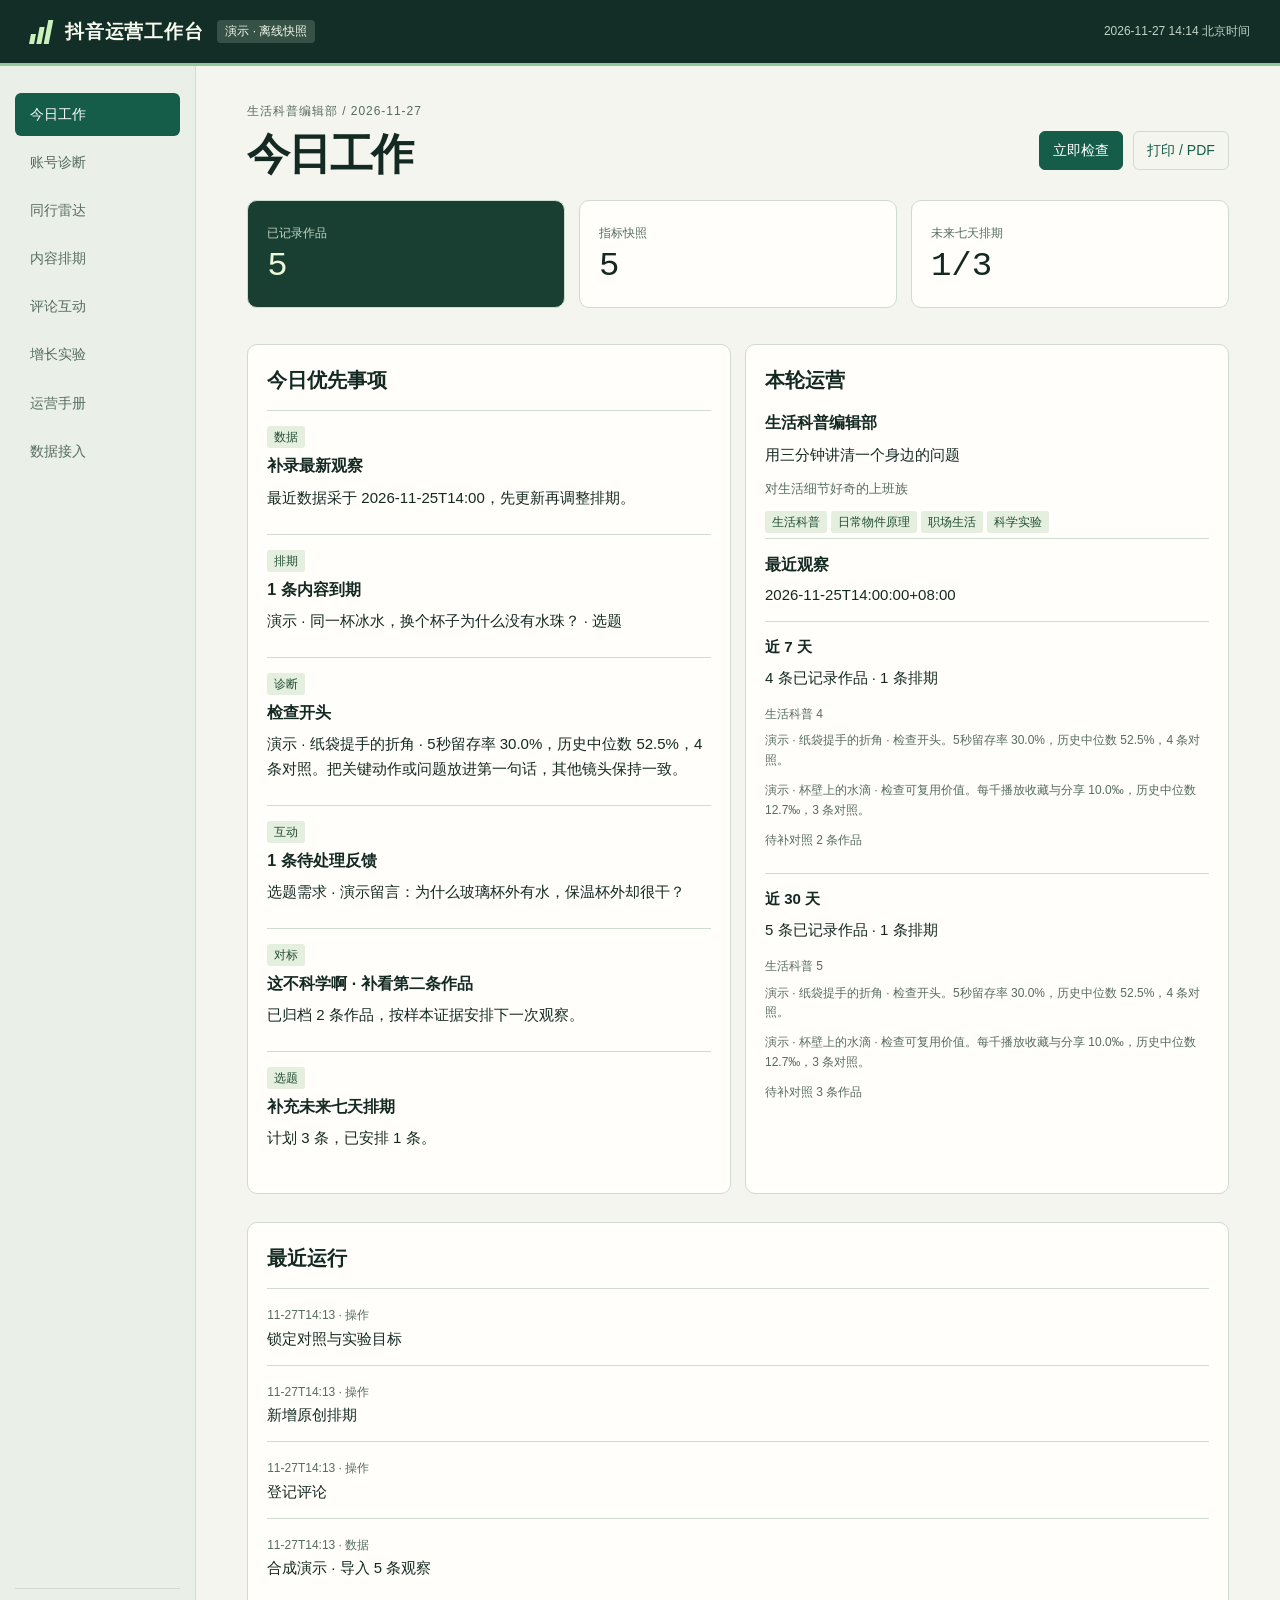
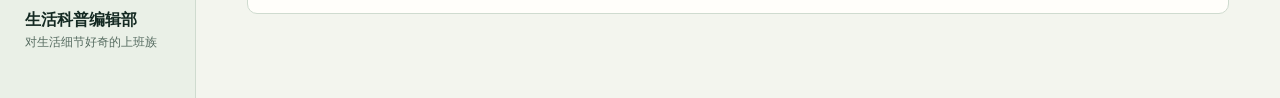
==== 快速预览.html @ a5eade6e "发布抖音运营工作台、中文使用说明与离线演示" ====
<!doctype html><html lang="zh-CN"><head><meta charset="utf-8"><meta name="viewport" content="width=device-width,initial-scale=1">
<title>抖音运营工作台</title><style>:root{--ink:#142922;--muted:#576c61;--line:#cfdbcf;--paper:#f3f5ee;--card:#fffefa;--green:#155d49;--mint:#caf1bc;--amber:#f4dc99;color-scheme:light}
*{box-sizing:border-box}body{margin:0;background:var(--paper);color:var(--ink);font:15px/1.65 "DM Sans","PingFang SC","Microsoft YaHei",sans-serif}header{height:66px;background:#132e27;color:#f6faef;display:flex;align-items:center;gap:14px;padding:0 30px;border-bottom:3px solid #96c69a}header b{font-size:19px;font-weight:650;letter-spacing:.04em}header time{margin-left:auto;color:#c2d4c7;font-size:12px}.logo{display:flex;align-items:flex-end;gap:3px;height:25px}.logo i{width:5px;background:var(--mint);transform:skew(-11deg)}.logo i:nth-child(1){height:10px}.logo i:nth-child(2){height:17px}.logo i:nth-child(3){height:24px}#mode{background:#365145;padding:2px 8px;font-size:12px;border-radius:4px}
.shell{display:grid;grid-template-columns:196px minmax(0,1fr);min-height:calc(100vh - 66px)}aside{background:#eaf0e7;border-right:1px solid var(--line);padding:27px 15px;display:flex;flex-direction:column;gap:40px}nav{display:grid;gap:5px}nav button{text-align:left;background:transparent;color:var(--muted);border:0;padding:10px 15px;border-radius:6px;font-weight:550}nav button.active{color:#fff;background:var(--green)}.account{margin-top:auto;border-top:1px solid var(--line);padding:18px 10px;color:var(--muted);font-size:12px}.account strong{display:block;color:var(--ink);font-size:16px}main{padding:36px clamp(16px,4vw,58px) 70px;max-width:1480px;width:100%;min-width:0}.heading,.row,.controls{display:flex;align-items:center;justify-content:space-between;gap:10px}.controls{justify-content:flex-start;flex-wrap:wrap}.eyebrow,small{font-size:12px;color:var(--muted)}.eyebrow{letter-spacing:.08em}h1{font-size:clamp(28px,4vw,43px);font-weight:650;letter-spacing:-.04em;line-height:1.25;margin:6px 0 18px}h2{font-size:20px;margin:0 0 13px}h3{font-size:16px;margin:0 0 5px}p{margin:6px 0 10px}.grid,.cards,.stats{display:grid;gap:14px}.grid{grid-template-columns:repeat(2,minmax(0,1fr))}.cards{grid-template-columns:repeat(auto-fit,minmax(min(290px,100%),1fr))}.stats{grid-template-columns:repeat(3,minmax(0,1fr));margin-bottom:22px}.card,.box,details{background:var(--card);border:1px solid var(--line);border-radius:10px;padding:19px;overflow-wrap:anywhere}.box{margin:14px 0}.stat strong{display:block;font-size:34px;line-height:1.3;font-family:"IBM Plex Mono",ui-monospace,monospace;font-weight:530}.stat:first-child{background:#193f32;color:#ecf8da}.stat:first-child small{color:#c2d5c5}.tag{display:inline-block;background:#e5efdf;color:#214d35;border-radius:3px;font-size:12px;line-height:1.5;padding:2px 7px;margin:0 4px 5px 0}.warn{background:var(--amber);color:#62471a}.stack>*+*{margin-top:12px}.item{padding:13px 0;border-top:1px solid var(--line)}.item:first-child{border:0}.sub{color:var(--muted);font-size:13px}.note,pre{white-space:pre-wrap}button,.button{background:var(--green);color:white;border:1px solid var(--green);border-radius:6px;padding:7px 13px;font:inherit;font-size:14px;cursor:pointer;text-decoration:none;display:inline-block}button:hover,.button:hover{filter:brightness(.94)}button:focus-visible,a:focus-visible{outline:3px solid #c78120;outline-offset:2px}button.alt,#print{color:var(--green);background:transparent;border-color:var(--line)}button:disabled{opacity:.5;cursor:default}a{color:var(--green);text-underline-offset:3px}summary{cursor:pointer;font-weight:600}details{margin:10px 0}details[open]>summary{margin-bottom:12px}label{display:grid;gap:3px;color:var(--muted);font-size:12px}input,select,textarea{font:inherit;font-size:15px;border:1px solid #b6c7b8;border-radius:5px;background:#fff;color:var(--ink);width:100%;padding:8px 10px}textarea{min-height:70px}form{display:grid;gap:10px}form button{justify-self:start}.table{overflow:auto}table{border-collapse:collapse;width:100%;font-size:13px}td,th{text-align:left;border-bottom:1px solid var(--line);padding:7px;vertical-align:top}th{color:var(--muted)}#notice{position:sticky;top:5px;z-index:3;background:#17392d;color:#fff;border-radius:5px;padding:10px 16px}.empty{color:var(--muted);padding:10px 0}.bar{height:5px;background:#e0e8de;border-radius:3px;margin:8px 0}.bar i{display:block;background:#408259;height:100%;border-radius:3px}.hgap{margin-top:24px}
@media(max-width:800px){.shell{display:block}aside{padding:8px 12px;border-right:0;border-bottom:1px solid var(--line)}nav{display:flex;overflow:auto}nav button{white-space:nowrap}.account{display:none}main{padding:20px 14px 50px}.grid{grid-template-columns:1fr}header{padding:0 14px}header time{display:none}}@media(max-width:540px){.heading{align-items:flex-start;flex-direction:column;margin-bottom:12px}.stats{gap:6px}.stats .card{padding:10px}.stat strong{font-size:24px}header{gap:8px}header b{font-size:17px}.card,.box,details{padding:13px}}
@media print{header,aside,button,form,.controls,#notice{display:none!important}.shell,main{display:block;padding:0}.card,.box,details{break-inside:avoid}.grid,.cards{display:block}.card{margin-bottom:8px}body{background:white}}

</style></head>
<body><header><div class="logo" aria-label="运营工作台标志"><i></i><i></i><i></i></div><b>抖音运营工作台</b><span id="mode"></span><time id="fresh"></time></header>
<div class="shell"><aside><nav id="nav" aria-label="工作区导航"></nav><div class="account" id="account"></div></aside>
<main><div id="notice" role="status" hidden></div><div class="heading"><div><div class="eyebrow" id="date"></div><h1 id="title"></h1></div><div class="controls"><button id="sync">立即检查</button><button id="print">打印 / PDF</button></div></div>
<section id="view"></section></main></div><script type="application/json" id="state">{"profile": {"name": "生活科普编辑部", "audience": "对生活细节好奇的上班族", "keywords": ["生活科普", "日常物件原理", "职场生活", "科学实验"], "promise": "用三分钟讲清一个身边的问题", "weekly_capacity": 3}, "decisions": [{"work": "demo-5", "title": "演示 · 纸袋提手的折角", "series": "生活科普", "traffic": "自然", "window": "24h", "observed": "2026-11-25T14:00:00+08:00", "latest_observed": "2026-11-25T14:00:00+08:00", "published": "2026-11-24T14:00:00+08:00", "origin": "合成演示", "latest": {"plays": 1400, "likes": 52, "comments": 5, "shares": 6, "saves": 12, "follows": 4, "completion": 0.14, "retention5": 0.3}, "trend": null, "signals": [{"key": "retention5", "name": "5秒留存率", "value": "30.0%", "base": "52.5%", "n": 4, "ratio": 0.5714285714285714}, {"key": "completion", "name": "完播率", "value": "14.0%", "base": "23.5%", "n": 4, "ratio": 0.5957446808510639}, {"key": "conversion", "name": "每千播放新增关注", "value": "2.9‰", "base": "6.1‰", "n": 4, "ratio": 0.47016274864376134}, {"key": "depth", "name": "每千播放收藏与分享", "value": "12.9‰", "base": "12.3‰", "n": 4, "ratio": 1.0420743639921723}, {"key": "plays", "name": "播放量", "value": "1400.0次", "base": "1460.0次", "n": 4, "ratio": 0.958904109589041}], "label": "检查开头", "action": "把关键动作或问题放进第一句话，其他镜头保持一致。", "evidence": "5秒留存率 30.0%，历史中位数 52.5%，4 条对照。"}, {"work": "demo-4", "title": "演示 · 杯壁上的水滴", "series": "生活科普", "traffic": "自然", "window": "24h", "observed": "2026-11-24T14:00:00+08:00", "latest_observed": "2026-11-24T14:00:00+08:00", "published": "2026-11-23T14:00:00+08:00", "origin": "合成演示", "latest": {"plays": 1800, "likes": 49, "comments": 5, "shares": 6, "saves": 12, "follows": 12, "completion": 0.25, "retention5": 0.53}, "trend": null, "signals": [{"key": "retention5", "name": "5秒留存率", "value": "53.0%", "base": "52.0%", "n": 3, "ratio": 1.0192307692307692}, {"key": "completion", "name": "完播率", "value": "25.0%", "base": "23.0%", "n": 3, "ratio": 1.0869565217391304}, {"key": "conversion", "name": "每千播放新增关注", "value": "6.7‰", "base": "6.0‰", "n": 3, "ratio": 1.1111111111111112}, {"key": "depth", "name": "每千播放收藏与分享", "value": "10.0‰", "base": "12.7‰", "n": 3, "ratio": 0.7888888888888889}, {"key": "plays", "name": "播放量", "value": "1800.0次", "base": "1420.0次", "n": 3, "ratio": 1.267605633802817}], "label": "检查可复用价值", "action": "把观众可以照做的步骤，变成一次可见的演示。", "evidence": "每千播放收藏与分享 10.0‰，历史中位数 12.7‰，3 条对照。"}, {"work": "demo-3", "title": "演示 · 盒盖的卡扣", "series": "生活科普", "traffic": "自然", "window": "24h", "observed": "2026-11-23T14:00:00+08:00", "latest_observed": "2026-11-23T14:00:00+08:00", "published": "2026-11-22T14:00:00+08:00", "origin": "合成演示", "latest": {"plays": 1420, "likes": 46, "comments": 5, "shares": 6, "saves": 12, "follows": 8, "completion": 0.22, "retention5": 0.54}, "trend": null, "signals": [{"key": "retention5", "name": "5秒留存率", "value": "54.0%", "base": "缺数据", "n": 2, "ratio": null}, {"key": "completion", "name": "完播率", "value": "22.0%", "base": "缺数据", "n": 2, "ratio": null}, {"key": "conversion", "name": "每千播放新增关注", "value": "5.6‰", "base": "缺数据", "n": 2, "ratio": null}, {"key": "depth", "name": "每千播放收藏与分享", "value": "12.7‰", "base": "缺数据", "n": 2, "ratio": null}, {"key": "plays", "name": "播放量", "value": "1420.0次", "base": "缺数据", "n": 2, "ratio": null}], "label": "补齐可比样本", "action": "记录同系列、同流量类型至少三条更早作品的同窗口数据。", "evidence": "可在指标表查看样本数和观察时点。"}, {"work": "demo-2", "title": "演示 · 车窗的倒影", "series": "生活科普", "traffic": "自然", "window": "24h", "observed": "2026-11-22T14:00:00+08:00", "latest_observed": "2026-11-22T14:00:00+08:00", "published": "2026-11-21T14:00:00+08:00", "origin": "合成演示", "latest": {"plays": 1500, "likes": 43, "comments": 5, "shares": 6, "saves": 12, "follows": 9, "completion": 0.24, "retention5": 0.5}, "trend": null, "signals": [{"key": "retention5", "name": "5秒留存率", "value": "50.0%", "base": "缺数据", "n": 1, "ratio": null}, {"key": "completion", "name": "完播率", "value": "24.0%", "base": "缺数据", "n": 1, "ratio": null}, {"key": "conversion", "name": "每千播放新增关注", "value": "6.0‰", "base": "缺数据", "n": 1, "ratio": null}, {"key": "depth", "name": "每千播放收藏与分享", "value": "12.0‰", "base": "缺数据", "n": 1, "ratio": null}, {"key": "plays", "name": "播放量", "value": "1500.0次", "base": "缺数据", "n": 1, "ratio": null}], "label": "补齐可比样本", "action": "记录同系列、同流量类型至少三条更早作品的同窗口数据。", "evidence": "可在指标表查看样本数和观察时点。"}, {"work": "demo-1", "title": "演示 · 雨伞上的水珠", "series": "生活科普", "traffic": "自然", "window": "24h", "observed": "2026-11-21T14:00:00+08:00", "latest_observed": "2026-11-21T14:00:00+08:00", "published": "2026-11-20T14:00:00+08:00", "origin": "合成演示", "latest": {"plays": 1300, "likes": 40, "comments": 5, "shares": 6, "saves": 12, "follows": 8, "completion": 0.23, "retention5": 0.52}, "trend": null, "signals": [{"key": "retention5", "name": "5秒留存率", "value": "52.0%", "base": "缺数据", "n": 0, "ratio": null}, {"key": "completion", "name": "完播率", "value": "23.0%", "base": "缺数据", "n": 0, "ratio": null}, {"key": "conversion", "name": "每千播放新增关注", "value": "6.2‰", "base": "缺数据", "n": 0, "ratio": null}, {"key": "depth", "name": "每千播放收藏与分享", "value": "13.8‰", "base": "缺数据", "n": 0, "ratio": null}, {"key": "plays", "name": "播放量", "value": "1300.0次", "base": "缺数据", "n": 0, "ratio": null}], "label": "补齐可比样本", "action": "记录同系列、同流量类型至少三条更早作品的同窗口数据。", "evidence": "可在指标表查看样本数和观察时点。"}], "peers": [{"author": "这不科学啊", "works": 2, "items": [{"url": "https://www.douyin.com/video/7494578413089459493", "author": "这不科学啊", "title": "把课本里的覆杯实验放大", "summary": "公开标题把常见课堂实验和尺度变化放在一起，评论区可见作者回应实验条件。", "source": "2026-11-27 核对的公开页面索引；标题为概述", "first_seen": "2026-11-27T14:13:10+08:00", "seen": "2026-11-27T14:13:10+08:00", "keyword": "科学实验", "published": null, "likes": null, "notes": [{"id": 1, "url": "https://www.douyin.com/video/7494578413089459493", "aspect": "标题", "cue": "作品页标题", "evidence": "标题把一个熟悉的覆杯实验与放大尺度并列，给观众留下结果疑问。", "pattern": "反差", "created": "2026-11-27T14:13:10+08:00"}], "terms": ["科学实验"]}, {"url": "https://www.douyin.com/video/7240019719858752823", "author": "这不科学啊", "title": "没有拉环等三个日常难题", "summary": "公开标题连续设置三个具体物件的使用障碍，再提问人物怎么处理。", "source": "2026-11-27 核对的公开页面索引；标题为概述", "first_seen": "2026-11-27T14:13:10+08:00", "seen": "2026-11-27T14:13:10+08:00", "keyword": "日常物件原理", "published": null, "likes": null, "notes": [{"id": 2, "url": "https://www.douyin.com/video/7240019719858752823", "aspect": "标题", "cue": "作品页标题", "evidence": "标题先列举三个动作受阻的场景，再问人物如何应对。", "pattern": "提问", "created": "2026-11-27T14:13:10+08:00"}], "terms": ["日常物件原理"]}], "terms": ["日常物件原理", "科学实验"], "reviewed": 2, "patterns": [], "score": 10, "grade": "补看第二条作品", "key": "这不科学啊"}, {"author": "佑来了生活科学", "works": 1, "items": [{"url": "https://www.douyin.com/video/7063364154911935774", "author": "佑来了生活科学", "title": "圆筒中的物质与转动现象", "summary": "公开作品标题围绕圆筒里的未知物质提出问题，并标出分集序号。", "source": "2026-11-27 核对的公开页面索引；标题为概述", "first_seen": "2026-11-27T14:13:10+08:00", "seen": "2026-11-27T14:13:10+08:00", "keyword": "生活科普", "published": null, "likes": null, "notes": [{"id": 3, "url": "https://www.douyin.com/video/7063364154911935774", "aspect": "标题", "cue": "作品页标题", "evidence": "标题把待解释的对象缩小到圆筒，并把答案留给观众猜测。", "pattern": "提问", "created": "2026-11-27T14:13:10+08:00"}], "terms": ["生活科普"]}], "terms": ["生活科普"], "reviewed": 1, "patterns": [], "score": 5, "grade": "补看第二条作品", "key": "佑来了生活科学"}], "plans": [{"id": 1, "title": "演示 · 同一杯冰水，换个杯子为什么没有水珠？", "due": "2026-11-27", "stage": "选题", "brief": "受众：对生活细节好奇的上班族\n本期要解决：演示 · 同一杯冰水，换个杯子为什么没有水珠？\n栏目承诺：用三分钟讲清一个身边的问题\n参考作品：这不科学啊 · https://www.douyin.com/video/7494578413089459493\n可借鉴手法：反差（作品页标题，标题把一个熟悉的覆杯实验与放大尺度并列，给观众留下结果疑问。）\n原创迁移实验：先展示同一件事的两个不同结果，再回到唯一改变的条件。\n首镜并排两只杯子，请观众先猜。保持水温与机位，核对环境湿度，只测试第一镜；观察 24 小时的 5 秒留存率。", "work": "", "updated": "2026-11-27T14:13:10+08:00"}], "comments": [{"id": 1, "content": "演示留言：为什么玻璃杯外有水，保温杯外却很干？", "work": "demo-4", "kind": "选题需求", "created": "2026-11-27T14:13:10+08:00", "status": "待处理", "reply": ""}], "experiments": [{"id": 1, "hypothesis": "演示 · 开场先给对照组可以改善观看留存", "variable": "首镜显示两只杯子", "work": "demo-next", "metric": "retention5", "window": "24h", "baseline": 0.52, "goal": 0.5720000000000001, "controls": "{\"series\": \"生活科普\", \"traffic\": \"自然\", \"works\": [\"demo-5\", \"demo-4\", \"demo-3\", \"demo-2\", \"demo-1\"], \"latest_control\": \"2026-11-25T14:00:00+08:00\"}", "created": "2026-11-27T14:13:10+08:00", "status": "等待目标窗口", "result": "缺数据", "base_label": "52.0%", "goal_label": "57.2%", "controls_n": 5}], "today": [{"kind": "数据", "title": "补录最新观察", "detail": "最近数据采于 2026-11-25T14:00，先更新再调整排期。"}, {"kind": "排期", "title": "1 条内容到期", "detail": "演示 · 同一杯冰水，换个杯子为什么没有水珠？ · 选题"}, {"kind": "诊断", "title": "检查开头", "detail": "演示 · 纸袋提手的折角 · 5秒留存率 30.0%，历史中位数 52.5%，4 条对照。把关键动作或问题放进第一句话，其他镜头保持一致。"}, {"kind": "互动", "title": "1 条待处理反馈", "detail": "选题需求 · 演示留言：为什么玻璃杯外有水，保温杯外却很干？"}, {"kind": "对标", "title": "这不科学啊 · 补看第二条作品", "detail": "已归档 2 条作品，按样本证据安排下一次观察。"}, {"kind": "选题", "title": "补充未来七天排期", "detail": "计划 3 条，已安排 1 条。"}], "forecast": 1, "weekly": {"days": 7, "works": 4, "plans": 1, "series": {"生活科普": 4}, "signals": ["演示 · 纸袋提手的折角 · 检查开头。5秒留存率 30.0%，历史中位数 52.5%，4 条对照。", "演示 · 杯壁上的水滴 · 检查可复用价值。每千播放收藏与分享 10.0‰，历史中位数 12.7‰，3 条对照。"], "insufficient": 2, "note": "按发布时间统计作品；详细指标按作品观察窗口比较。"}, "monthly": {"days": 30, "works": 5, "plans": 1, "series": {"生活科普": 5}, "signals": ["演示 · 纸袋提手的折角 · 检查开头。5秒留存率 30.0%，历史中位数 52.5%，4 条对照。", "演示 · 杯壁上的水滴 · 检查可复用价值。每千播放收藏与分享 10.0‰，历史中位数 12.7‰，3 条对照。"], "insufficient": 3, "note": "按发布时间统计作品；详细指标按作品观察窗口比较。"}, "count": 5, "snapshot_count": 5, "last_observed": "2026-11-25T14:00:00+08:00", "now": "2026-11-27T14:14:00+08:00", "sources": {"官方作品统计": false, "官方搜索": false, "公开网页索引": false}, "clocks": [], "events": [{"id": 4, "created": "2026-11-27T14:13:10+08:00", "kind": "操作", "message": "锁定对照与实验目标"}, {"id": 3, "created": "2026-11-27T14:13:10+08:00", "kind": "操作", "message": "新增原创排期"}, {"id": 2, "created": "2026-11-27T14:13:10+08:00", "kind": "操作", "message": "登记评论"}, {"id": 1, "created": "2026-11-27T14:13:10+08:00", "kind": "数据", "message": "合成演示 · 导入 5 条观察"}], "routines": [["策略与定位", "每月", "从近期作品和访谈中找到同一组人的重复问题。写清谁看、为什么关注、怎样证明。", "一条账号承诺、三个内容栏目与每周产能。", "在设置中修改定位，下周检查是否能覆盖评论里的真实需求。"], ["账号晨检", "每天", "核对最新快照的采集时点、流量来源、异常评论和到期排期。先区分数据滞后与作品表现。", "列出今天最影响目标的一项工作和证据。", "在今日工作中打开对应作品或排期。"], ["需求与舆情", "每天", "合并重复提问，区分新选题、事实纠错、商务线索与一般反馈。民生议题核对原始消息与日期。", "每条问题保留原话、来源作品和处理记录。", "在互动台登记原话，选一条转原创选题。"], ["同行选样", "每周", "同受众选直接同行，同形式选表达参考，保留普通作品作对照。核对作者主页，防止同名误合并。", "同作者至少两条作品、来源和入选理由。", "在同行雷达打开原作，保存作品链接、作者与匹配词。"], ["观看与拆解", "逐条", "第一遍只看体验。第二遍记录开头、承诺、证据出现、节奏转换、结尾和评论。只看标题时只写标题观察。", "每个判断附时间点、标题位置或具体评论，区分观察和推断。", "在作品卡片添加手法与证据，检查同作者不同作品是否重复。"], ["选题与脚本", "每次制作", "把用户问题和同行的方法放入自己的场景。明确一个问题、一次可见动作、一个可靠来源、一次结论回扣。", "一页原创简报，指定镜头证据、受众、搜索词及主指标。", "将同行样本或观众提问生成原创排期。"], ["制作与质检", "发布前", "按手机实际尺寸试看。对本账号核对首屏标题和副标题、人物动作、口型、关键音效、字幕层级及数据来源。", "通过核查的成片、可读封面和需要返修的镜头清单。", "把修改记入简报，完成后将制作阶段改为待发布。"], ["发布与分发", "发布日", "核对话题与正文是否回答同一搜索意图，检查合集、封面裁切、素材授权和当前平台标识要求。", "记录实际发布链接、发布时间和是否投流。", "从排期打开创作者中心，发布后填作品 ID。"], ["社区与事实纠错", "发布后", "先核验事实质疑，再回复高质量问题。把需公开更正的内容与下一期可讲的问题分开。", "回复草稿、处理结果与可跟进选题。", "在互动台记录，实际回复后标注处理结果。"], ["分析与实验", "2h / 24h / 72h / 7d", "同观察年龄、同系列及同流量类型比较。先定位开头流失、中段流失、收藏分享或关注转化，再只改变一项。", "锁定历史基线、目标提升和单一变量。", "在实验页创建，再导入到期作品快照。"], ["投流与商业", "有推广计划时", "先写目标、预算上限、归因窗口和停止条件，把付费与自然流量分开。商务内容单独归档客户要求和素材权利。", "投前假设与投后记录。缺成交或归因数据时保留未知。", "使用付费或混合分组，实际预算与投放由账号主人处理。"], ["周会与月度调整", "周 / 月", "周会回看样本与制作产能，月度审视栏目、受众、重复手法和商业目标。一次信号至少再做一次可比实验。", "列出保留、停止、下轮测试与负责人。", "导出复盘，依据实验结论调整下一轮选题和关键词。"]], "static": true, "demo": true}</script><script>"use strict";
let S=JSON.parse(document.getElementById("state").textContent);
const $=id=>document.getElementById(id);
const esc=x=>String(x??"").replace(/[&<>"']/g,c=>({"&":"&amp;","<":"&lt;",">":"&gt;",'"':"&quot;","'":"&#39;"}[c]));
const tabs=["今日工作","账号诊断","同行雷达","内容排期","评论互动","增长实验","运营手册","数据接入"];
let page=decodeURIComponent(location.hash.slice(1));if(!tabs.includes(page))page=tabs[0];
const tag=(x,c="")=>'<span class="tag '+c+'">'+esc(x)+'</span>';
const empty=t=>'<p class="empty">'+esc(t)+'</p>';
const card=(t,body)=>'<article class="card"><h3>'+esc(t)+'</h3>'+body+'</article>';
const box=(t,body)=>'<section class="box"><h2>'+esc(t)+'</h2>'+body+'</section>';
const stat=(n,t)=>'<div class="card stat"><small>'+esc(t)+'</small><strong>'+esc(n)+'</strong></div>';
const link=(url,title)=>'<a target="_blank" rel="noreferrer" href="'+esc(url)+'">'+esc(title)+'</a>';
const searchUrl=q=>"https://www.douyin.com/search/"+encodeURIComponent(q);
function input(n,t,v="",type="text",required=true){return '<label>'+esc(t)+'<input name="'+n+'" type="'+type+'" value="'+esc(v)+'" '+(required?"required":"")+'></label>'}
function area(n,t,v="",req=true){return '<label>'+esc(t)+'<textarea name="'+n+'" '+(req?"required":"")+'>'+esc(v)+'</textarea></label>'}
function options(n,t,values,sel=""){return '<label>'+esc(t)+'<select name="'+n+'">'+values.map(v=>'<option '+(v===sel?"selected":"")+'>'+esc(v)+'</option>').join("")+'</select></label>'}
const hid=(n,v)=>'<input type="hidden" name="'+n+'" value="'+esc(v)+'">';
function form(op,body,btn){return S.static?"":'<form data-op="'+op+'">'+body+'<button type="submit">'+esc(btn||"保存")+'</button></form>'}
function fold(t,body){return body?'<details><summary>'+esc(t)+'</summary>'+body+'</details>':""}
const tbl=(heads,data)=>'<div class="table"><table><thead><tr>'+heads.map(x=>'<th>'+esc(x)+'</th>').join("")+'</tr></thead><tbody>'+data.map(row=>'<tr>'+row.map(v=>'<td>'+esc(v)+'</td>').join("")+'</tr>').join("")+'</tbody></table></div>';
const studio="https://creator.douyin.com/creator-micro/home";
const day=()=>S.now.slice(0,10);
function planForm(extra="",value=""){return form("plan",extra+input("title","原创选题",value)+input("due","计划发布日",day(),"date")+area("brief","本期具体怎么拍，以及要观察哪个指标"),"加入排期")}
function today(){
 const blocks='<div class="stats">'+stat(S.count,"已记录作品")+stat(S.snapshot_count,"指标快照")+stat(S.forecast+"/"+S.profile.weekly_capacity,"未来七天排期")+'</div>';
 const jobs=S.today.map(j=>'<div class="item">'+tag(j.kind)+'<h3>'+esc(j.title)+'</h3><p>'+esc(j.detail)+'</p></div>').join("");
 return blocks+'<div class="grid">'+box("今日优先事项",jobs)+box("本轮运营",'<h3>'+esc(S.profile.name)+'</h3><p>'+esc(S.profile.promise)+'</p><p class="sub">'+esc(S.profile.audience)+'</p>'+S.profile.keywords.map(k=>tag(k)).join("")+'<div class="item"><h3>最近观察</h3>'+esc(S.last_observed||"尚未接入自己的作品")+'</div>'+[S.weekly,S.monthly].map(r=>'<div class="item"><b>近 '+r.days+' 天</b><p>'+r.works+' 条已记录作品 · '+r.plans+' 条排期</p><small>'+esc(Object.entries(r.series).map(([k,v])=>k+" "+v).join(" / ")||"尚无该周期作品")+r.signals.map(t=>"<p>"+esc(t)+"</p>").join("")+"<p>待补对照 "+r.insufficient+" 条作品</p>"+'</small></div>').join(""))+'</div>'+box("最近运行",S.events.slice(0,6).map(e=>'<div class="item"><small>'+esc(e.created.slice(5,16))+' · '+esc(e.kind)+'</small><div>'+esc(e.message)+'</div></div>').join("")||empty("首轮同步后显示运行记录。"));
}
function diagnostics(){
 return '<p class="sub">比较同系列、同流量类型、同观察窗口的历史中位数。窗口外和缺字段会单列，未知指标不计为零。</p>'+(!S.decisions.length?box("等待自己的作品",empty("在「数据接入」导入真实快照后，这里会列出每条作品的依据和下一步。")):S.decisions.map(d=>box(d.title,tag(d.series)+tag(d.traffic)+tag(d.window)+tag(d.label,"warn")+'<p>'+(d.trend?"同源相邻观察间增加 "+esc(d.trend.delta)+" 次播放，跨度 "+esc(d.trend.hours)+" 小时。 ":"")+esc(d.evidence)+'</p><b>'+esc(d.action)+'</b><p class="sub">采用快照 '+esc(d.observed.slice(0,16))+' · 最近采集 '+esc(d.latest_observed.slice(0,16))+' · '+esc(d.origin)+'</p>'+tbl(["指标","本篇","历史中位数","对照作品数"],d.signals.map(s=>[s.name,s.value,s.n>=3?s.base:"待积累",s.n]))+fold("最新原始指标",tbl(["指标","值"],Object.entries(d.latest).map(([k,v])=>[({"plays":"播放","likes":"赞","comments":"评论","shares":"分享","saves":"收藏","follows":"新增关注","completion":"完播率","retention5":"5秒留存率"})[k],v==null?"未提供":(["completion","retention5"].includes(k)?(100*v).toFixed(1)+"%":v)])) ))).join(""));
}
function radar(){
 const addPeer=form("peers",input("url","抖音作品或主页完整链接","","url")+input("author","作者（同名可用主页链接作标识）","", "text",false)+input("title","作品标题或主页名称")+input("keyword","匹配主题","", "text",false)+area("summary","观察摘要","",false),"存入雷达");
 const readText=i=>form("breakdown",hid("url",i.url)+area("transcript","粘贴可使用的字幕或逐段记录（支持 00:03 文本）")+'<label>拆解方式<select name="method"><option value="local">本地文字分析</option><option value="model">将该作品标题、输入文本发给 OpenAI 分析（需配置）</option></select></label>',"提取有出处的手法");
 const addNote=i=>form("note",hid("url",i.url)+options("aspect","拆解维度",["选题","标题","前三秒","结构","画面证据","节奏","互动","系列","转化"])+input("cue","时间点或出处，例如 00:12、作品标题、置顶评论")+area("evidence","看到或听到了什么")+options("pattern","可迁移手法",["提问","反差","先给结果","现场验证","对照实验","动作分解","故事回扣","评论答疑","系列追更","其他"]),"保存观察");
 return '<div class="controls">'+S.profile.keywords.map(k=>link(searchUrl(k),k+" ↗")).join(" · ")+'</div>'+fold("添加或校正同行线索",addPeer)+'<p class="sub">排名依据为主题匹配、作品数与证据覆盖。作者名称可能重复，可用同一主页链接重新归组。</p>'+
 S.peers.map(g=>box(g.author,tag(g.grade)+tag(g.works+" 条作品")+tag(g.reviewed+" 条有观察")+g.terms.map(k=>tag(k)).join("")+'<p class="sub">重复方法：'+esc(g.patterns.join("、")||"尚待跨作品验证")+'</p>'+g.items.map(i=>'<div class="item"><h3>'+link(i.url,i.title+" ↗")+'</h3><small>'+esc(i.source)+' · 入库 '+esc(i.first_seen.slice(0,10))+(i.likes==null?"":" · 公开点赞 "+esc(i.likes))+'</small><p>'+esc(i.summary)+'</p>'+i.notes.map(n=>'<p>'+tag(n.aspect)+' '+esc(n.cue)+' · '+esc(n.evidence)+' '+tag(n.pattern)+'</p>').join("")+(i.url.includes("/user/")?"":fold("按字幕自动拆解",readText(i))+fold("记录原作证据",addNote(i))+fold("借用手法，制作原创简报",planForm(hid("url",i.url))))+'</div>').join(""))).join("");
}
function calendar(){return fold("新增原创排期",planForm())+'<p>'+link(studio,"进入抖音创作者中心 ↗")+'</p>'+(S.plans.length?S.plans.map(p=>box(p.title,tag(p.stage)+tag(p.due)+'<p class="note">'+esc(p.brief)+'</p>'+fold("编辑标题、日期与简报",form("edit_plan",hid("id",p.id)+input("title","标题",p.title)+input("due","计划发布日",p.due,"date")+area("brief","简报",p.brief),"保存修改"))+fold("更新制作阶段",form("stage",hid("id",p.id)+options("stage","阶段",["选题","制作","待发布","已发布","已复盘"],p.stage)+input("work","发布后的实际作品 ID",p.work,"text",false),"更新阶段")))).join(""):empty("从同行的手法、评论问题或原创选题建立第一条排期。"))}
function comments(){return fold("登记一条观众反馈",form("comment",area("content","匿名评论原话")+input("work","来源作品 ID","","text",false)+options("kind","反馈类型",["","选题需求","事实纠错","商务咨询","一般反馈"]),"登记反馈"))+S.comments.map(c=>box(c.content,tag(c.kind)+tag(c.status)+'<small>'+esc(c.work)+'</small><p>'+esc(c.reply)+'</p>'+fold("记录回复或处理",form("reply",hid("id",c.id)+area("reply","回复草稿或已采取的动作",c.reply||({"选题需求":"你提到的这个场景很具体。你当时看到了什么现象？","事实纠错":"谢谢你指出这个细节。方便发一下对应的时间点或资料出处吗？","商务咨询":"可以具体说一下使用场景、交付物和期限吗？","一般反馈":""}[c.kind])),"保存处理记录"))+fold("转为原创选题",planForm(hid("feedback_id",c.id))))).join("")+(!S.comments.length?empty("记录真实观众的问题，系统优先提示事实质疑。"):"")}
function experiments(){return fold("登记单变量实验",form("experiment",area("hypothesis","预期哪种变化会改善哪项表现")+input("variable","只改变什么")+input("work","实验作品 ID（可预先约定，导入时须一致）")+input("series","历史对照系列")+options("traffic","流量类型",["自然","付费","混合"])+options("window","观察窗口",["2h","24h","72h","7d"],"24h")+'<label>主要指标<select name="metric"><option value="retention5">5秒留存率</option><option value="completion">完播率</option><option value="depth">每千播放收藏与分享</option><option value="conversion">每千播放新增关注</option><option value="plays">播放量</option></select></label>'+input("uplift","相对历史中位数提升（%）",10,"number"),"锁定对照与目标"))+(S.experiments.length?S.experiments.map(t=>box(t.hypothesis,tag(t.status)+tag(t.window)+'<p>'+esc(t.variable)+'</p>'+tbl(["历史基线","预设目标","已观察","对照数"],[[t.base_label,t.goal_label,t.result,t.controls_n]]))).join(""):empty("先积累三条可比作品，再锁定实验目标。"))}
function playbook(){return '<div class="cards">'+S.routines.map(r=>card(r[0],tag(r[1])+'<p>'+esc(r[2])+'</p><p><b>交付物</b>　'+esc(r[3])+'</p><small>'+esc(r[4])+'</small>')).join("")+'</div>'}
function settings(){
 const c=S.profile;
 const csvForm=form("metrics",'<label>读取本机 CSV<input id="csvfile" type="file" accept=".csv,text/csv"></label>'+area("csv","CSV 内容（UTF-8，可直接粘贴）")+input("observed","整表观察时间；文件已有该列可留空","","datetime-local",false),"校验并导入");
 return box("账号定位",S.static?esc(c.promise):form("profile",input("name","名称",c.name)+input("audience","目标受众",c.audience)+input("promise","栏目承诺",c.promise)+input("keywords","搜索词，以逗号分隔",c.keywords.join("，"))+input("weekly_capacity","每周产能",c.weekly_capacity,"number")+'<label><span><input style="width:auto" type="checkbox" name="auto_plan" '+(c.auto_plan?"checked":"")+'> 自动将真实观众需求和近期表现信号排入本周空档</span></label>',"保存定位"))+
 box("作品数据",'<p>导入同一作品不同时点的累计观察。文件目录模式会在工作台运行时每 30 秒检查一次。</p>'+fold("导入 CSV",csvForm)+'<small>必填作品ID、作品标题、发布时间、观察时间及至少一个指标。系列和流量类型决定能否比较。百分数填写 23% 或 0.23。</small>')+
 box("联网来源",Object.entries(S.sources).map(([k,v])=>'<div class="item">'+tag(v?"已配置":"未配置",v?"":"warn")+' '+esc(k)+'</div>').join("")+'<small>有资格的应用可接官方搜索和经营授权统计。公开网页索引有收录延迟。密钥只通过环境变量传入。接入步骤见 README。</small>')+box("连接记录",S.clocks.length?tbl(["来源","下次运行（北京时间）","连续异常"],S.clocks.map(x=>[x.name,x.next_time.slice(0,19),x.failures])):empty("尚未运行联网来源。"));
}
function draw(){
 $("mode").textContent=(S.demo?"演示 · ":"")+(S.static?"离线快照":"本地工作台");$("fresh").textContent=S.now.slice(0,16).replace("T"," ")+" 北京时间";
 $("date").textContent=S.profile.name+" / "+S.now.slice(0,10);$("account").innerHTML="<strong>"+esc(S.profile.name)+"</strong>"+esc(S.profile.audience);
 $("title").textContent=page;$("nav").innerHTML=tabs.map(t=>'<button data-tab="'+esc(t)+'" class="'+(page===t?"active":"")+'">'+esc(t)+'</button>').join("");
 $("view").innerHTML=[today,diagnostics,radar,calendar,comments,experiments,playbook,settings][tabs.indexOf(page)]();
 $("sync").hidden=S.static;
}
function notice(s){$("notice").hidden=false;$("notice").textContent=s}
async function reloadState(){let r=await fetch("/api/state",{cache:"no-store"});if(!r.ok)throw Error("读取失败");S=await r.json();draw()}
async function submit(b){let r=await fetch("/api/action",{method:"POST",headers:{"Content-Type":"application/json","X-Operator-Request":"1"},body:JSON.stringify(b)});let result=await r.json();if(!r.ok)throw Error(result.error||"保存失败");await reloadState();notice(result.message)}
document.addEventListener("submit",async e=>{e.preventDefault();const f=e.target;const btn=f.querySelector("button");btn.disabled=true;try{await submit({...Object.fromEntries(new FormData(f)),command:f.dataset.op})}catch(x){notice(x.message)}finally{btn.disabled=false}});
$("nav").addEventListener("click",e=>{const b=e.target.closest("button");if(b){page=b.dataset.tab;history.replaceState(null,"","#"+encodeURIComponent(page));draw()}});
document.addEventListener("change",async e=>{if(e.target.id==="csvfile"&&e.target.files[0]){const f=e.target.files[0];if(f.size>3_800_000){notice("文件过大，请使用 inbox 文件夹。");return}e.target.closest("form").elements.csv.value=await f.text()}});
$("sync").onclick=async()=>{$("sync").disabled=true;try{await submit({command:"sync"})}catch(e){notice(e.message)}finally{$("sync").disabled=false}};
$("print").onclick=()=>window.print();
draw();if(!S.static)setInterval(()=>{if(!document.hidden&&!document.querySelector("details[open]")&&!["INPUT","TEXTAREA","SELECT"].includes(document.activeElement.tagName))reloadState().catch(()=>notice("工作台连接中断，已保留当前画面。"))},30000);

</script></body></html>
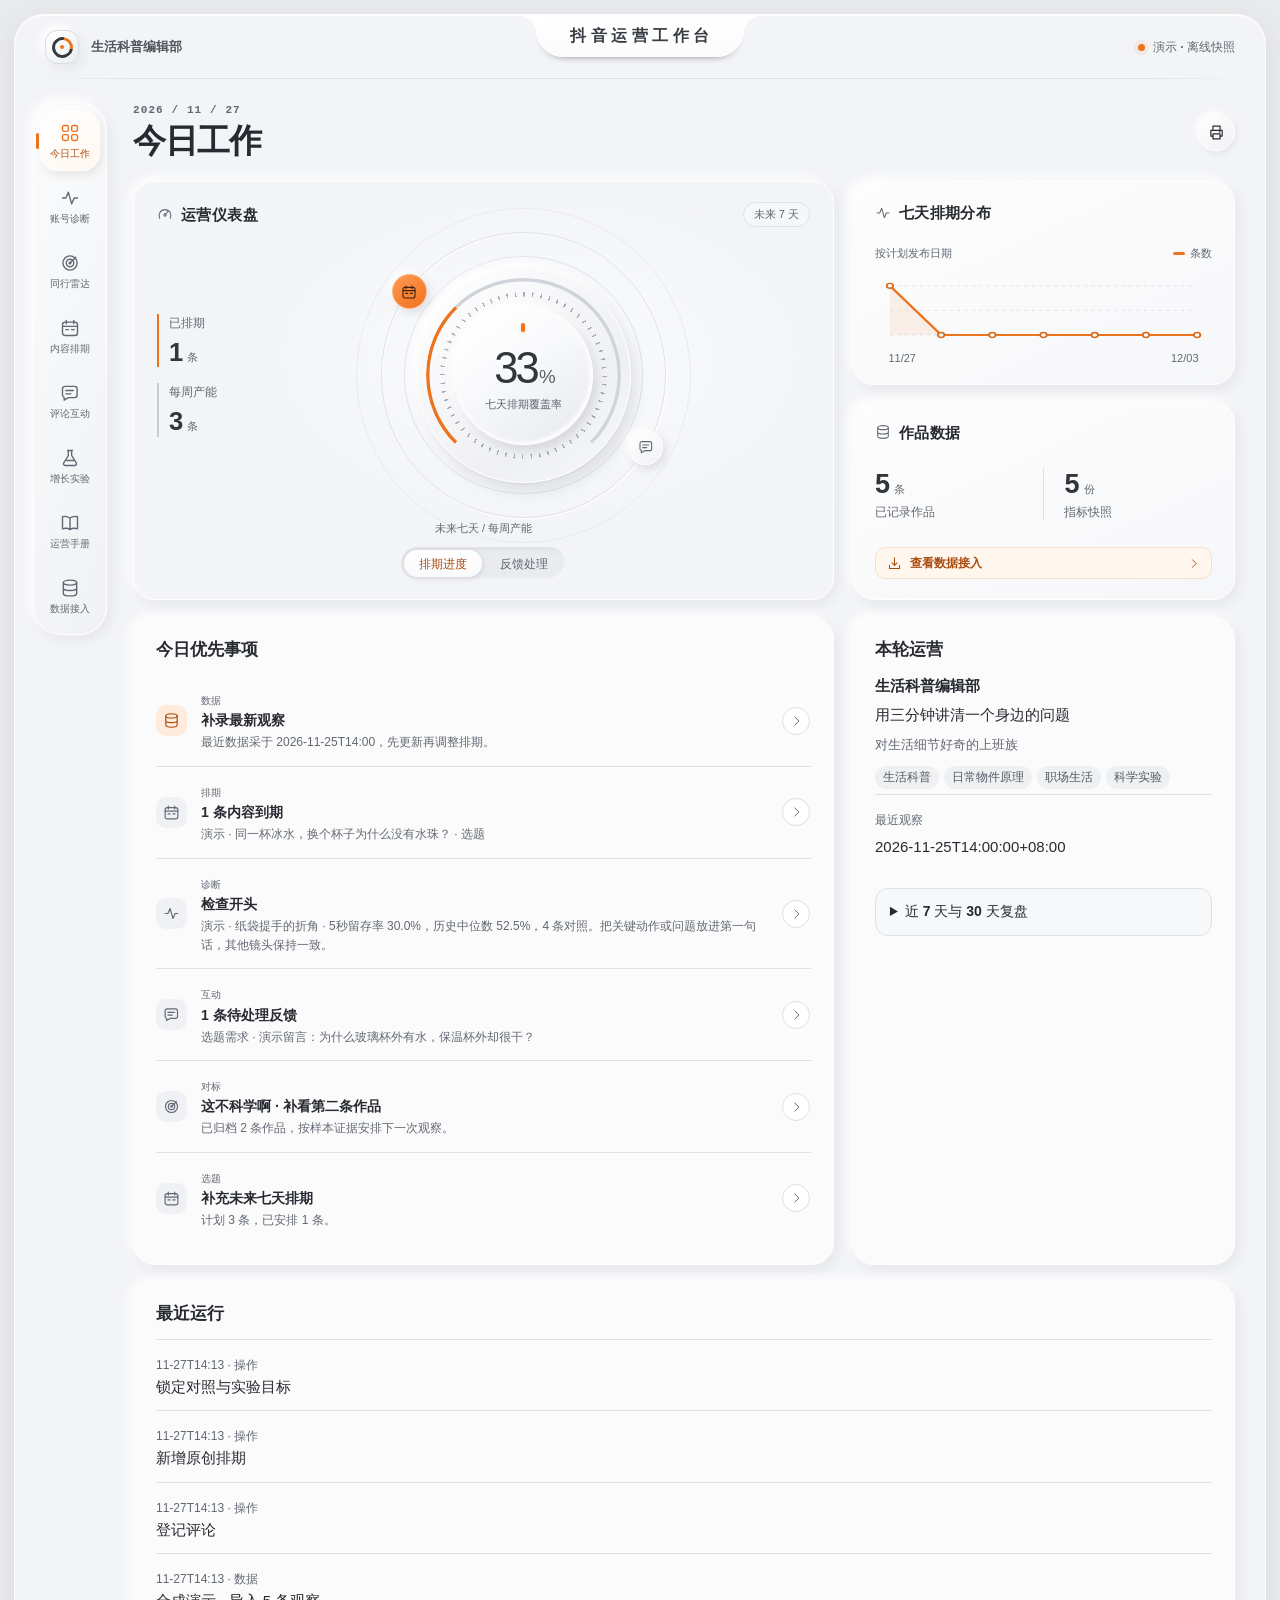
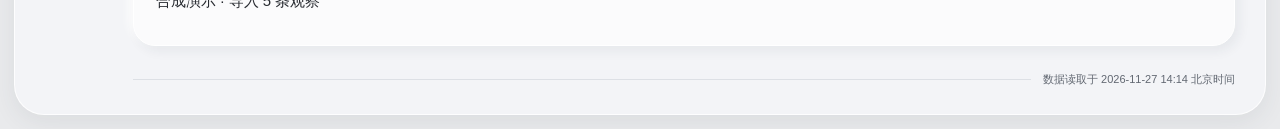
==== commit ee19fb76: "更新离线预览、仪表使用说明与版本入口" ====
--- a/快速预览.html
+++ b/快速预览.html
@@ -1,15 +1,218 @@
-<!doctype html><html lang="zh-CN"><head><meta charset="utf-8"><meta name="viewport" content="width=device-width,initial-scale=1">
-<title>抖音运营工作台</title><style>:root{--ink:#142922;--muted:#576c61;--line:#cfdbcf;--paper:#f3f5ee;--card:#fffefa;--green:#155d49;--mint:#caf1bc;--amber:#f4dc99;color-scheme:light}
-*{box-sizing:border-box}body{margin:0;background:var(--paper);color:var(--ink);font:15px/1.65 "DM Sans","PingFang SC","Microsoft YaHei",sans-serif}header{height:66px;background:#132e27;color:#f6faef;display:flex;align-items:center;gap:14px;padding:0 30px;border-bottom:3px solid #96c69a}header b{font-size:19px;font-weight:650;letter-spacing:.04em}header time{margin-left:auto;color:#c2d4c7;font-size:12px}.logo{display:flex;align-items:flex-end;gap:3px;height:25px}.logo i{width:5px;background:var(--mint);transform:skew(-11deg)}.logo i:nth-child(1){height:10px}.logo i:nth-child(2){height:17px}.logo i:nth-child(3){height:24px}#mode{background:#365145;padding:2px 8px;font-size:12px;border-radius:4px}
-.shell{display:grid;grid-template-columns:196px minmax(0,1fr);min-height:calc(100vh - 66px)}aside{background:#eaf0e7;border-right:1px solid var(--line);padding:27px 15px;display:flex;flex-direction:column;gap:40px}nav{display:grid;gap:5px}nav button{text-align:left;background:transparent;color:var(--muted);border:0;padding:10px 15px;border-radius:6px;font-weight:550}nav button.active{color:#fff;background:var(--green)}.account{margin-top:auto;border-top:1px solid var(--line);padding:18px 10px;color:var(--muted);font-size:12px}.account strong{display:block;color:var(--ink);font-size:16px}main{padding:36px clamp(16px,4vw,58px) 70px;max-width:1480px;width:100%;min-width:0}.heading,.row,.controls{display:flex;align-items:center;justify-content:space-between;gap:10px}.controls{justify-content:flex-start;flex-wrap:wrap}.eyebrow,small{font-size:12px;color:var(--muted)}.eyebrow{letter-spacing:.08em}h1{font-size:clamp(28px,4vw,43px);font-weight:650;letter-spacing:-.04em;line-height:1.25;margin:6px 0 18px}h2{font-size:20px;margin:0 0 13px}h3{font-size:16px;margin:0 0 5px}p{margin:6px 0 10px}.grid,.cards,.stats{display:grid;gap:14px}.grid{grid-template-columns:repeat(2,minmax(0,1fr))}.cards{grid-template-columns:repeat(auto-fit,minmax(min(290px,100%),1fr))}.stats{grid-template-columns:repeat(3,minmax(0,1fr));margin-bottom:22px}.card,.box,details{background:var(--card);border:1px solid var(--line);border-radius:10px;padding:19px;overflow-wrap:anywhere}.box{margin:14px 0}.stat strong{display:block;font-size:34px;line-height:1.3;font-family:"IBM Plex Mono",ui-monospace,monospace;font-weight:530}.stat:first-child{background:#193f32;color:#ecf8da}.stat:first-child small{color:#c2d5c5}.tag{display:inline-block;background:#e5efdf;color:#214d35;border-radius:3px;font-size:12px;line-height:1.5;padding:2px 7px;margin:0 4px 5px 0}.warn{background:var(--amber);color:#62471a}.stack>*+*{margin-top:12px}.item{padding:13px 0;border-top:1px solid var(--line)}.item:first-child{border:0}.sub{color:var(--muted);font-size:13px}.note,pre{white-space:pre-wrap}button,.button{background:var(--green);color:white;border:1px solid var(--green);border-radius:6px;padding:7px 13px;font:inherit;font-size:14px;cursor:pointer;text-decoration:none;display:inline-block}button:hover,.button:hover{filter:brightness(.94)}button:focus-visible,a:focus-visible{outline:3px solid #c78120;outline-offset:2px}button.alt,#print{color:var(--green);background:transparent;border-color:var(--line)}button:disabled{opacity:.5;cursor:default}a{color:var(--green);text-underline-offset:3px}summary{cursor:pointer;font-weight:600}details{margin:10px 0}details[open]>summary{margin-bottom:12px}label{display:grid;gap:3px;color:var(--muted);font-size:12px}input,select,textarea{font:inherit;font-size:15px;border:1px solid #b6c7b8;border-radius:5px;background:#fff;color:var(--ink);width:100%;padding:8px 10px}textarea{min-height:70px}form{display:grid;gap:10px}form button{justify-self:start}.table{overflow:auto}table{border-collapse:collapse;width:100%;font-size:13px}td,th{text-align:left;border-bottom:1px solid var(--line);padding:7px;vertical-align:top}th{color:var(--muted)}#notice{position:sticky;top:5px;z-index:3;background:#17392d;color:#fff;border-radius:5px;padding:10px 16px}.empty{color:var(--muted);padding:10px 0}.bar{height:5px;background:#e0e8de;border-radius:3px;margin:8px 0}.bar i{display:block;background:#408259;height:100%;border-radius:3px}.hgap{margin-top:24px}
-@media(max-width:800px){.shell{display:block}aside{padding:8px 12px;border-right:0;border-bottom:1px solid var(--line)}nav{display:flex;overflow:auto}nav button{white-space:nowrap}.account{display:none}main{padding:20px 14px 50px}.grid{grid-template-columns:1fr}header{padding:0 14px}header time{display:none}}@media(max-width:540px){.heading{align-items:flex-start;flex-direction:column;margin-bottom:12px}.stats{gap:6px}.stats .card{padding:10px}.stat strong{font-size:24px}header{gap:8px}header b{font-size:17px}.card,.box,details{padding:13px}}
-@media print{header,aside,button,form,.controls,#notice{display:none!important}.shell,main{display:block;padding:0}.card,.box,details{break-inside:avoid}.grid,.cards{display:block}.card{margin-bottom:8px}body{background:white}}
-
-</style></head>
-<body><header><div class="logo" aria-label="运营工作台标志"><i></i><i></i><i></i></div><b>抖音运营工作台</b><span id="mode"></span><time id="fresh"></time></header>
-<div class="shell"><aside><nav id="nav" aria-label="工作区导航"></nav><div class="account" id="account"></div></aside>
-<main><div id="notice" role="status" hidden></div><div class="heading"><div><div class="eyebrow" id="date"></div><h1 id="title"></h1></div><div class="controls"><button id="sync">立即检查</button><button id="print">打印 / PDF</button></div></div>
-<section id="view"></section></main></div><script type="application/json" id="state">{"profile": {"name": "生活科普编辑部", "audience": "对生活细节好奇的上班族", "keywords": ["生活科普", "日常物件原理", "职场生活", "科学实验"], "promise": "用三分钟讲清一个身边的问题", "weekly_capacity": 3}, "decisions": [{"work": "demo-5", "title": "演示 · 纸袋提手的折角", "series": "生活科普", "traffic": "自然", "window": "24h", "observed": "2026-11-25T14:00:00+08:00", "latest_observed": "2026-11-25T14:00:00+08:00", "published": "2026-11-24T14:00:00+08:00", "origin": "合成演示", "latest": {"plays": 1400, "likes": 52, "comments": 5, "shares": 6, "saves": 12, "follows": 4, "completion": 0.14, "retention5": 0.3}, "trend": null, "signals": [{"key": "retention5", "name": "5秒留存率", "value": "30.0%", "base": "52.5%", "n": 4, "ratio": 0.5714285714285714}, {"key": "completion", "name": "完播率", "value": "14.0%", "base": "23.5%", "n": 4, "ratio": 0.5957446808510639}, {"key": "conversion", "name": "每千播放新增关注", "value": "2.9‰", "base": "6.1‰", "n": 4, "ratio": 0.47016274864376134}, {"key": "depth", "name": "每千播放收藏与分享", "value": "12.9‰", "base": "12.3‰", "n": 4, "ratio": 1.0420743639921723}, {"key": "plays", "name": "播放量", "value": "1400.0次", "base": "1460.0次", "n": 4, "ratio": 0.958904109589041}], "label": "检查开头", "action": "把关键动作或问题放进第一句话，其他镜头保持一致。", "evidence": "5秒留存率 30.0%，历史中位数 52.5%，4 条对照。"}, {"work": "demo-4", "title": "演示 · 杯壁上的水滴", "series": "生活科普", "traffic": "自然", "window": "24h", "observed": "2026-11-24T14:00:00+08:00", "latest_observed": "2026-11-24T14:00:00+08:00", "published": "2026-11-23T14:00:00+08:00", "origin": "合成演示", "latest": {"plays": 1800, "likes": 49, "comments": 5, "shares": 6, "saves": 12, "follows": 12, "completion": 0.25, "retention5": 0.53}, "trend": null, "signals": [{"key": "retention5", "name": "5秒留存率", "value": "53.0%", "base": "52.0%", "n": 3, "ratio": 1.0192307692307692}, {"key": "completion", "name": "完播率", "value": "25.0%", "base": "23.0%", "n": 3, "ratio": 1.0869565217391304}, {"key": "conversion", "name": "每千播放新增关注", "value": "6.7‰", "base": "6.0‰", "n": 3, "ratio": 1.1111111111111112}, {"key": "depth", "name": "每千播放收藏与分享", "value": "10.0‰", "base": "12.7‰", "n": 3, "ratio": 0.7888888888888889}, {"key": "plays", "name": "播放量", "value": "1800.0次", "base": "1420.0次", "n": 3, "ratio": 1.267605633802817}], "label": "检查可复用价值", "action": "把观众可以照做的步骤，变成一次可见的演示。", "evidence": "每千播放收藏与分享 10.0‰，历史中位数 12.7‰，3 条对照。"}, {"work": "demo-3", "title": "演示 · 盒盖的卡扣", "series": "生活科普", "traffic": "自然", "window": "24h", "observed": "2026-11-23T14:00:00+08:00", "latest_observed": "2026-11-23T14:00:00+08:00", "published": "2026-11-22T14:00:00+08:00", "origin": "合成演示", "latest": {"plays": 1420, "likes": 46, "comments": 5, "shares": 6, "saves": 12, "follows": 8, "completion": 0.22, "retention5": 0.54}, "trend": null, "signals": [{"key": "retention5", "name": "5秒留存率", "value": "54.0%", "base": "缺数据", "n": 2, "ratio": null}, {"key": "completion", "name": "完播率", "value": "22.0%", "base": "缺数据", "n": 2, "ratio": null}, {"key": "conversion", "name": "每千播放新增关注", "value": "5.6‰", "base": "缺数据", "n": 2, "ratio": null}, {"key": "depth", "name": "每千播放收藏与分享", "value": "12.7‰", "base": "缺数据", "n": 2, "ratio": null}, {"key": "plays", "name": "播放量", "value": "1420.0次", "base": "缺数据", "n": 2, "ratio": null}], "label": "补齐可比样本", "action": "记录同系列、同流量类型至少三条更早作品的同窗口数据。", "evidence": "可在指标表查看样本数和观察时点。"}, {"work": "demo-2", "title": "演示 · 车窗的倒影", "series": "生活科普", "traffic": "自然", "window": "24h", "observed": "2026-11-22T14:00:00+08:00", "latest_observed": "2026-11-22T14:00:00+08:00", "published": "2026-11-21T14:00:00+08:00", "origin": "合成演示", "latest": {"plays": 1500, "likes": 43, "comments": 5, "shares": 6, "saves": 12, "follows": 9, "completion": 0.24, "retention5": 0.5}, "trend": null, "signals": [{"key": "retention5", "name": "5秒留存率", "value": "50.0%", "base": "缺数据", "n": 1, "ratio": null}, {"key": "completion", "name": "完播率", "value": "24.0%", "base": "缺数据", "n": 1, "ratio": null}, {"key": "conversion", "name": "每千播放新增关注", "value": "6.0‰", "base": "缺数据", "n": 1, "ratio": null}, {"key": "depth", "name": "每千播放收藏与分享", "value": "12.0‰", "base": "缺数据", "n": 1, "ratio": null}, {"key": "plays", "name": "播放量", "value": "1500.0次", "base": "缺数据", "n": 1, "ratio": null}], "label": "补齐可比样本", "action": "记录同系列、同流量类型至少三条更早作品的同窗口数据。", "evidence": "可在指标表查看样本数和观察时点。"}, {"work": "demo-1", "title": "演示 · 雨伞上的水珠", "series": "生活科普", "traffic": "自然", "window": "24h", "observed": "2026-11-21T14:00:00+08:00", "latest_observed": "2026-11-21T14:00:00+08:00", "published": "2026-11-20T14:00:00+08:00", "origin": "合成演示", "latest": {"plays": 1300, "likes": 40, "comments": 5, "shares": 6, "saves": 12, "follows": 8, "completion": 0.23, "retention5": 0.52}, "trend": null, "signals": [{"key": "retention5", "name": "5秒留存率", "value": "52.0%", "base": "缺数据", "n": 0, "ratio": null}, {"key": "completion", "name": "完播率", "value": "23.0%", "base": "缺数据", "n": 0, "ratio": null}, {"key": "conversion", "name": "每千播放新增关注", "value": "6.2‰", "base": "缺数据", "n": 0, "ratio": null}, {"key": "depth", "name": "每千播放收藏与分享", "value": "13.8‰", "base": "缺数据", "n": 0, "ratio": null}, {"key": "plays", "name": "播放量", "value": "1300.0次", "base": "缺数据", "n": 0, "ratio": null}], "label": "补齐可比样本", "action": "记录同系列、同流量类型至少三条更早作品的同窗口数据。", "evidence": "可在指标表查看样本数和观察时点。"}], "peers": [{"author": "这不科学啊", "works": 2, "items": [{"url": "https://www.douyin.com/video/7494578413089459493", "author": "这不科学啊", "title": "把课本里的覆杯实验放大", "summary": "公开标题把常见课堂实验和尺度变化放在一起，评论区可见作者回应实验条件。", "source": "2026-11-27 核对的公开页面索引；标题为概述", "first_seen": "2026-11-27T14:13:10+08:00", "seen": "2026-11-27T14:13:10+08:00", "keyword": "科学实验", "published": null, "likes": null, "notes": [{"id": 1, "url": "https://www.douyin.com/video/7494578413089459493", "aspect": "标题", "cue": "作品页标题", "evidence": "标题把一个熟悉的覆杯实验与放大尺度并列，给观众留下结果疑问。", "pattern": "反差", "created": "2026-11-27T14:13:10+08:00"}], "terms": ["科学实验"]}, {"url": "https://www.douyin.com/video/7240019719858752823", "author": "这不科学啊", "title": "没有拉环等三个日常难题", "summary": "公开标题连续设置三个具体物件的使用障碍，再提问人物怎么处理。", "source": "2026-11-27 核对的公开页面索引；标题为概述", "first_seen": "2026-11-27T14:13:10+08:00", "seen": "2026-11-27T14:13:10+08:00", "keyword": "日常物件原理", "published": null, "likes": null, "notes": [{"id": 2, "url": "https://www.douyin.com/video/7240019719858752823", "aspect": "标题", "cue": "作品页标题", "evidence": "标题先列举三个动作受阻的场景，再问人物如何应对。", "pattern": "提问", "created": "2026-11-27T14:13:10+08:00"}], "terms": ["日常物件原理"]}], "terms": ["日常物件原理", "科学实验"], "reviewed": 2, "patterns": [], "score": 10, "grade": "补看第二条作品", "key": "这不科学啊"}, {"author": "佑来了生活科学", "works": 1, "items": [{"url": "https://www.douyin.com/video/7063364154911935774", "author": "佑来了生活科学", "title": "圆筒中的物质与转动现象", "summary": "公开作品标题围绕圆筒里的未知物质提出问题，并标出分集序号。", "source": "2026-11-27 核对的公开页面索引；标题为概述", "first_seen": "2026-11-27T14:13:10+08:00", "seen": "2026-11-27T14:13:10+08:00", "keyword": "生活科普", "published": null, "likes": null, "notes": [{"id": 3, "url": "https://www.douyin.com/video/7063364154911935774", "aspect": "标题", "cue": "作品页标题", "evidence": "标题把待解释的对象缩小到圆筒，并把答案留给观众猜测。", "pattern": "提问", "created": "2026-11-27T14:13:10+08:00"}], "terms": ["生活科普"]}], "terms": ["生活科普"], "reviewed": 1, "patterns": [], "score": 5, "grade": "补看第二条作品", "key": "佑来了生活科学"}], "plans": [{"id": 1, "title": "演示 · 同一杯冰水，换个杯子为什么没有水珠？", "due": "2026-11-27", "stage": "选题", "brief": "受众：对生活细节好奇的上班族\n本期要解决：演示 · 同一杯冰水，换个杯子为什么没有水珠？\n栏目承诺：用三分钟讲清一个身边的问题\n参考作品：这不科学啊 · https://www.douyin.com/video/7494578413089459493\n可借鉴手法：反差（作品页标题，标题把一个熟悉的覆杯实验与放大尺度并列，给观众留下结果疑问。）\n原创迁移实验：先展示同一件事的两个不同结果，再回到唯一改变的条件。\n首镜并排两只杯子，请观众先猜。保持水温与机位，核对环境湿度，只测试第一镜；观察 24 小时的 5 秒留存率。", "work": "", "updated": "2026-11-27T14:13:10+08:00"}], "comments": [{"id": 1, "content": "演示留言：为什么玻璃杯外有水，保温杯外却很干？", "work": "demo-4", "kind": "选题需求", "created": "2026-11-27T14:13:10+08:00", "status": "待处理", "reply": ""}], "experiments": [{"id": 1, "hypothesis": "演示 · 开场先给对照组可以改善观看留存", "variable": "首镜显示两只杯子", "work": "demo-next", "metric": "retention5", "window": "24h", "baseline": 0.52, "goal": 0.5720000000000001, "controls": "{\"series\": \"生活科普\", \"traffic\": \"自然\", \"works\": [\"demo-5\", \"demo-4\", \"demo-3\", \"demo-2\", \"demo-1\"], \"latest_control\": \"2026-11-25T14:00:00+08:00\"}", "created": "2026-11-27T14:13:10+08:00", "status": "等待目标窗口", "result": "缺数据", "base_label": "52.0%", "goal_label": "57.2%", "controls_n": 5}], "today": [{"kind": "数据", "title": "补录最新观察", "detail": "最近数据采于 2026-11-25T14:00，先更新再调整排期。"}, {"kind": "排期", "title": "1 条内容到期", "detail": "演示 · 同一杯冰水，换个杯子为什么没有水珠？ · 选题"}, {"kind": "诊断", "title": "检查开头", "detail": "演示 · 纸袋提手的折角 · 5秒留存率 30.0%，历史中位数 52.5%，4 条对照。把关键动作或问题放进第一句话，其他镜头保持一致。"}, {"kind": "互动", "title": "1 条待处理反馈", "detail": "选题需求 · 演示留言：为什么玻璃杯外有水，保温杯外却很干？"}, {"kind": "对标", "title": "这不科学啊 · 补看第二条作品", "detail": "已归档 2 条作品，按样本证据安排下一次观察。"}, {"kind": "选题", "title": "补充未来七天排期", "detail": "计划 3 条，已安排 1 条。"}], "forecast": 1, "weekly": {"days": 7, "works": 4, "plans": 1, "series": {"生活科普": 4}, "signals": ["演示 · 纸袋提手的折角 · 检查开头。5秒留存率 30.0%，历史中位数 52.5%，4 条对照。", "演示 · 杯壁上的水滴 · 检查可复用价值。每千播放收藏与分享 10.0‰，历史中位数 12.7‰，3 条对照。"], "insufficient": 2, "note": "按发布时间统计作品；详细指标按作品观察窗口比较。"}, "monthly": {"days": 30, "works": 5, "plans": 1, "series": {"生活科普": 5}, "signals": ["演示 · 纸袋提手的折角 · 检查开头。5秒留存率 30.0%，历史中位数 52.5%，4 条对照。", "演示 · 杯壁上的水滴 · 检查可复用价值。每千播放收藏与分享 10.0‰，历史中位数 12.7‰，3 条对照。"], "insufficient": 3, "note": "按发布时间统计作品；详细指标按作品观察窗口比较。"}, "count": 5, "snapshot_count": 5, "last_observed": "2026-11-25T14:00:00+08:00", "now": "2026-11-27T14:14:00+08:00", "sources": {"官方作品统计": false, "官方搜索": false, "公开网页索引": false}, "clocks": [], "events": [{"id": 4, "created": "2026-11-27T14:13:10+08:00", "kind": "操作", "message": "锁定对照与实验目标"}, {"id": 3, "created": "2026-11-27T14:13:10+08:00", "kind": "操作", "message": "新增原创排期"}, {"id": 2, "created": "2026-11-27T14:13:10+08:00", "kind": "操作", "message": "登记评论"}, {"id": 1, "created": "2026-11-27T14:13:10+08:00", "kind": "数据", "message": "合成演示 · 导入 5 条观察"}], "routines": [["策略与定位", "每月", "从近期作品和访谈中找到同一组人的重复问题。写清谁看、为什么关注、怎样证明。", "一条账号承诺、三个内容栏目与每周产能。", "在设置中修改定位，下周检查是否能覆盖评论里的真实需求。"], ["账号晨检", "每天", "核对最新快照的采集时点、流量来源、异常评论和到期排期。先区分数据滞后与作品表现。", "列出今天最影响目标的一项工作和证据。", "在今日工作中打开对应作品或排期。"], ["需求与舆情", "每天", "合并重复提问，区分新选题、事实纠错、商务线索与一般反馈。民生议题核对原始消息与日期。", "每条问题保留原话、来源作品和处理记录。", "在互动台登记原话，选一条转原创选题。"], ["同行选样", "每周", "同受众选直接同行，同形式选表达参考，保留普通作品作对照。核对作者主页，防止同名误合并。", "同作者至少两条作品、来源和入选理由。", "在同行雷达打开原作，保存作品链接、作者与匹配词。"], ["观看与拆解", "逐条", "第一遍只看体验。第二遍记录开头、承诺、证据出现、节奏转换、结尾和评论。只看标题时只写标题观察。", "每个判断附时间点、标题位置或具体评论，区分观察和推断。", "在作品卡片添加手法与证据，检查同作者不同作品是否重复。"], ["选题与脚本", "每次制作", "把用户问题和同行的方法放入自己的场景。明确一个问题、一次可见动作、一个可靠来源、一次结论回扣。", "一页原创简报，指定镜头证据、受众、搜索词及主指标。", "将同行样本或观众提问生成原创排期。"], ["制作与质检", "发布前", "按手机实际尺寸试看。对本账号核对首屏标题和副标题、人物动作、口型、关键音效、字幕层级及数据来源。", "通过核查的成片、可读封面和需要返修的镜头清单。", "把修改记入简报，完成后将制作阶段改为待发布。"], ["发布与分发", "发布日", "核对话题与正文是否回答同一搜索意图，检查合集、封面裁切、素材授权和当前平台标识要求。", "记录实际发布链接、发布时间和是否投流。", "从排期打开创作者中心，发布后填作品 ID。"], ["社区与事实纠错", "发布后", "先核验事实质疑，再回复高质量问题。把需公开更正的内容与下一期可讲的问题分开。", "回复草稿、处理结果与可跟进选题。", "在互动台记录，实际回复后标注处理结果。"], ["分析与实验", "2h / 24h / 72h / 7d", "同观察年龄、同系列及同流量类型比较。先定位开头流失、中段流失、收藏分享或关注转化，再只改变一项。", "锁定历史基线、目标提升和单一变量。", "在实验页创建，再导入到期作品快照。"], ["投流与商业", "有推广计划时", "先写目标、预算上限、归因窗口和停止条件，把付费与自然流量分开。商务内容单独归档客户要求和素材权利。", "投前假设与投后记录。缺成交或归因数据时保留未知。", "使用付费或混合分组，实际预算与投放由账号主人处理。"], ["周会与月度调整", "周 / 月", "周会回看样本与制作产能，月度审视栏目、受众、重复手法和商业目标。一次信号至少再做一次可比实验。", "列出保留、停止、下轮测试与负责人。", "导出复盘，依据实验结论调整下一轮选题和关键词。"]], "static": true, "demo": true}</script><script>"use strict";
+<!doctype html>
+<html lang="zh-CN">
+<head>
+  <meta charset="utf-8">
+  <meta name="viewport" content="width=device-width,initial-scale=1">
+  <title>抖音运营工作台</title>
+  <style>:root {
+  color-scheme: light;
+  --ink:#272a30;
+  --muted:#626872;
+  --quiet:#747b84;
+  --line:#dde0e5;
+  --paper:#f3f4f7;
+  --orange:#ed741f;
+  --burnt:#a94b0e;
+  --surface:#fbfbfc;
+  --relief: 4px 5px 12px #272f4010, -4px -4px 10px #ffffffec;
+  font: 15px/1.55 "Inter",-apple-system,BlinkMacSystemFont,"PingFang SC","Microsoft YaHei",sans-serif;
+  color:var(--ink);
+  background:#e9eaec;
+}
+* { box-sizing:border-box }
+body { margin:0; min-width:300px }
+button,input,select,textarea { font:inherit }
+button,a,input,textarea,select,summary { -webkit-tap-highlight-color:transparent }
+button { cursor:pointer }
+button:focus-visible,a:focus-visible,input:focus-visible,select:focus-visible,textarea:focus-visible,summary:focus-visible { outline:2px solid #af500c; outline-offset:4px }
+button:disabled { opacity:.55; cursor:wait }
+button,.button { display:inline-flex; align-items:center; justify-content:center; gap:8px; padding:8px 14px; border:1px solid var(--line); border-radius:12px; color:var(--ink); background:linear-gradient(145deg,#fff,#f0f1f3); box-shadow:2px 3px 6px #28313e11,-2px -2px 5px white; text-decoration:none; font-size:13px }
+button:hover { border-color:#b5b9c0 }
+button:active { box-shadow:inset 2px 2px 4px #252b3814 }
+[hidden] { display:none!important }
+a { color:var(--burnt); text-underline-offset:3px }
+.icon { display:inline-block; flex-shrink:0; vertical-align:middle }
+.chassis { max-width:1780px; min-height:calc(100vh - 28px); margin:14px auto; width:calc(100% - 28px); border:1px solid rgba(255,255,255,.85); border-radius:30px; background:var(--paper); box-shadow:0 7px 24px #333c4c14,inset 0 1px 0 white }
+.topbar { height:64px; display:grid; position:relative; grid-template-columns:1fr auto 1fr; align-items:center; gap:12px; padding:0 30px; isolation:isolate }
+.topbar:after { content:""; height:1px; background:linear-gradient(90deg,transparent,var(--line) 9%,var(--line) 91%,transparent); position:absolute; bottom:0; right:20px; left:20px }
+.brand,.connection,.panel-title,.tools,.segments,.data-link,.plot-info,.row,.controls { display:flex; align-items:center }
+.brand { gap:12px; font-weight:600; font-size:13px; color:#51565e; min-width:0 }
+#account { overflow:hidden; text-overflow:ellipsis; white-space:nowrap }
+.brand-mark { width:34px; height:34px; flex-shrink:0; border:1px solid #d8dce0; border-radius:12px; background:linear-gradient(145deg,#fff,#eceef1); box-shadow:var(--relief); display:grid; place-items:center; position:relative }
+.brand-mark:before { content:""; width:15px; height:15px; border:3px solid #353941; border-right-color:var(--orange); border-radius:50%; transform:rotate(-36deg) }
+.brand-mark:after { content:""; position:absolute; width:4px; height:4px; border-radius:50%; background:var(--orange) }
+.nameplate { height:42px; align-self:start; position:relative; padding:9px 30px 10px 34px; border-radius:0 0 27px 27px; background:linear-gradient(#fff,#fbfbfc); color:#373c44; font-weight:650; font-size:16px; letter-spacing:.28em; box-shadow:0 7px 10px -10px #242a33 }
+.nameplate:before,.nameplate:after { content:""; position:absolute; top:0; width:20px; height:20px }
+.nameplate:before { left:-19px; background:radial-gradient(circle at 0 100%,transparent 19px,#fff 20px) }
+.nameplate:after { right:-19px; background:radial-gradient(circle at 100% 100%,transparent 19px,#fff 20px) }
+.connection { justify-self:end; gap:8px; color:var(--muted); font-size:12px; font-weight:550 }
+.status-dot { width:7px; height:7px; border-radius:50%; background:var(--orange); box-shadow:0 0 0 4px #ed741f16 }
+.shell { display:grid; grid-template-columns:74px minmax(0,1fr); gap:26px; padding:20px 30px 26px 18px; align-items:start }
+aside { position:sticky; top:16px; padding-top:3px }
+nav { display:grid; gap:5px; padding:8px 6px; background:linear-gradient(110deg,#fafbfc,#f1f2f5); border-radius:28px; border:1px solid #fff; box-shadow:var(--relief) }
+nav button { position:relative; display:grid; justify-items:center; align-content:center; gap:5px; width:100%; min-height:60px; border-radius:18px; border:1px solid transparent; color:#616873; background:transparent; box-shadow:none; padding:5px 2px }
+nav button span { font-size:10px; line-height:1.2; font-weight:560; white-space:nowrap }
+nav button:hover { background:#fff; border-color:transparent }
+nav button[aria-current] { color:var(--burnt); background:linear-gradient(145deg,#fff,#fff7ef); border-color:#fff; box-shadow:2px 4px 9px #50382019,-2px -2px 7px white }
+nav button[aria-current]:before { content:""; width:3px; height:16px; border-radius:4px; background:var(--orange); position:absolute; left:-5px; top:50%; transform:translateY(-50%) }
+nav button[aria-current] .icon { color:var(--orange) }
+main { min-width:0; width:100%; max-width:1500px; margin:0 auto }
+.heading { display:flex; justify-content:space-between; align-items:center; margin:4px 0 20px; gap:12px }
+.eyebrow { color:var(--muted); font:550 11px/1.3 ui-monospace,"SFMono-Regular",monospace; letter-spacing:.1em }
+h1,h2,h3,p { margin:0 }
+h1 { font-size:clamp(27px,2.6vw,38px); line-height:1.17; letter-spacing:-.035em; font-weight:630; margin:5px 0 0 }
+h1:focus { outline:0 }
+h2 { font-size:17px; line-height:1.4; font-weight:620 }
+h3 { font-size:15px; font-weight:600; line-height:1.5 }
+p { margin:5px 0 9px }
+small,.sub,.empty { color:var(--muted) }
+small { font-size:12px }
+.sub,.empty { font-size:13px }
+.controls { gap:10px; flex-wrap:wrap }
+.tools { gap:8px }
+.tools button { height:38px; border-radius:20px }
+#sync { background:#282d33; border:1px solid #282d33; color:#fff; padding:0 15px }
+#sync:hover { background:#41464d }
+#print { width:38px; padding:0; border-color:#fff }
+.dashboard,.overview-grid,.grid,.cards { display:grid; gap:18px; align-items:stretch }
+.dashboard,.overview-grid { grid-template-columns:minmax(0,1.83fr) minmax(265px,1fr) }
+.surface,.instrument,.box,.card { border-radius:22px; border:1px solid #fff; background:var(--surface); box-shadow:var(--relief); min-width:0; overflow-wrap:anywhere }
+.instrument { position:relative; isolation:isolate; overflow:hidden; display:flex; flex-direction:column; padding:20px 23px 19px; background:radial-gradient(ellipse at 58% 42%,#fafbfd 0,#f3f4f7 54%,#f4f5f8 85%) }
+.instrument-head { display:flex; align-items:center; justify-content:space-between; z-index:1 }
+.panel-title { gap:8px; color:var(--ink) }
+.panel-title .icon { color:#676d77 }
+.panel-title h2 { font-size:15px; letter-spacing:.025em }
+.instrument-sub,.plot-info,.axis,.dial-caption { color:var(--muted); font-size:11px }
+.instrument-sub { border:1px solid #dde0e5; border-radius:20px; padding:3px 10px; background:#f6f7f8 }
+.instrument-body { position:relative; display:grid; flex:1; grid-template-columns:minmax(80px,.62fr) minmax(205px,2.15fr) minmax(0,.25fr); align-items:center; padding:8px 0 0 }
+.readouts { display:grid; gap:16px; z-index:1; align-self:center }
+.readouts .readout { padding-left:10px; border-left:2px solid #c8ccd1 }
+.readouts .readout:first-child { border-color:var(--orange) }
+.readout { display:grid; gap:4px; min-width:0 }
+.readout>span { font-size:12px; color:var(--muted) }
+.readout strong { color:#31353c; font-size:clamp(19px,2vw,26px); font-weight:550; line-height:1.2; font-variant-numeric:tabular-nums }
+.readout strong small { margin-left:4px; font-size:11px; font-weight:400 }
+.meter-assembly { justify-self:center; position:relative; width:min(100%,280px); aspect-ratio:1; display:grid; place-items:center }
+.outer-orbit,.outer-orbit:before,.outer-orbit:after { position:absolute; border-radius:50%; pointer-events:none }
+.outer-orbit { inset:-1%; border:1px solid #dfe2e6; box-shadow:inset 1px 1px 2px #ffffffca,1px 1px 2px white }
+.outer-orbit:before { content:""; inset:8%; border:1px solid #dfe2e7 }
+.outer-orbit:after { content:""; inset:-9%; border:1px solid #e8eaee }
+.meter { --sweep:0deg; position:relative; width:77%; aspect-ratio:1; border-radius:50%; display:grid; place-items:center; background:linear-gradient(140deg,#fff,#eff0f3 68%,#f7f8fa); border:1px solid #fff; box-shadow:6px 9px 13px #59637424,-5px -5px 10px #fff,0 1px 2px #89929d28 }
+.dial-track,.ticks { border-radius:50%; position:absolute }
+.dial-track { inset:4.5%; background:conic-gradient(from 225deg,#ed741f 0 var(--sweep),#cfd4db var(--sweep) 270deg,transparent 270deg); mask:radial-gradient(closest-side,transparent calc(100% - 4px),#000 calc(100% - 3px)); -webkit-mask:radial-gradient(closest-side,transparent calc(100% - 4px),#000 calc(100% - 3px)) }
+.ticks { inset:11%; background:repeating-conic-gradient(from 0deg,#a5abb4 0deg 1deg,transparent 1deg 6deg); mask:radial-gradient(closest-side,transparent 94%,#000 95%); -webkit-mask:radial-gradient(closest-side,transparent 94%,#000 95%) }
+.knob { position:relative; z-index:1; display:flex; flex-direction:column; align-items:center; justify-content:center; gap:4px; width:65%; height:65%; border:1px solid #fff; border-radius:50%; background:linear-gradient(145deg,#fff 8%,#f8f9fb 45%,#e9ebee 90%); box-shadow:4px 6px 9px #555e6c27,-4px -4px 8px #fff,inset -2px -2px 4px #fff }
+.knob strong { font:430 clamp(29px,3.4vw,50px)/1.07 "Inter",-apple-system,BlinkMacSystemFont,"Segoe UI",sans-serif; font-variant-numeric:tabular-nums; letter-spacing:-.065em; color:#31363d; margin-top:8px }
+.knob small { font-size:.43em; color:#5a606a; margin-left:2px }
+.knob span { font-size:11px; color:#59616b }
+.indicator { position:absolute; top:12%; width:4px; height:9px; border-radius:4px; background:var(--orange); box-shadow:0 1px 3px #c96a2b52 }
+.orb { position:absolute; width:35px; height:35px; padding:0; border-radius:50%; background:linear-gradient(145deg,white,#f1f2f5); border-color:#fff; box-shadow:3px 4px 8px #414c5a23,-3px -3px 7px white; color:#626974 }
+.orb-a { top:14%; left:3%; background:linear-gradient(145deg,#ff9b53,#ef701c); color:#402110; border-color:#ffae71 }
+.orb-b { right:0; bottom:18% }
+.dial-caption { text-align:center; z-index:1; margin:5px 0 10px; overflow-wrap:anywhere }
+.segments { position:relative; z-index:1; align-self:center; padding:3px; gap:3px; border-radius:20px; background:#e9ebef; box-shadow:inset 1px 2px 4px #414a5917,inset -1px -1px 3px #fff }
+.segments button { border:0; padding:4px 15px; min-height:27px; color:var(--muted); background:transparent; box-shadow:none; border-radius:20px; font-size:12px }
+.segments button[aria-pressed=true] { background:linear-gradient(#fff,#fafafa); color:var(--burnt); box-shadow:1px 2px 5px #353e4d20 }
+.side-panels { display:grid; gap:16px; grid-template-rows:1.02fr 1fr; min-width:0 }
+.surface,.box,.card { padding:20px 22px }
+.surface { display:flex; flex-direction:column; justify-content:space-between; background:linear-gradient(155deg,#fdfdfd,#f6f7f9) }
+.plot-info { margin-top:12px; justify-content:space-between; gap:10px }
+.plot-info span { display:flex; align-items:center; gap:5px }
+.plot-info i { width:12px; height:3px; background:var(--orange); border-radius:3px }
+.chart { position:relative; min-width:0; margin-top:3px }
+.chart svg { display:block; width:100%; height:77px; overflow:visible }
+.chart .gridline { fill:none; stroke:#dce0e4; stroke-width:.85; stroke-dasharray:3 4 }
+.chart .chart-line { fill:none; stroke:var(--orange); stroke-width:2.5; stroke-linejoin:round; stroke-linecap:round }
+.chart .chart-fill { fill:#ee782017 }
+.chart circle { fill:#fff; stroke:#d86c1e; stroke-width:1.7 }
+.chart-empty { position:absolute; top:50%; left:50%; transform:translate(-50%,-50%); color:var(--muted); font-size:12px; padding:3px 8px; background:#f9f9fb }
+.axis { padding:0 4%; display:flex; justify-content:space-between; line-height:1; font-variant-numeric:tabular-nums }
+.data-numbers { display:grid; grid-template-columns:repeat(2,1fr); margin:13px 0 }
+.data-numbers .readout { display:flex; flex-direction:column-reverse; gap:2px }
+.data-numbers .readout+ .readout { border-left:1px solid var(--line); padding-left:20px }
+.data-numbers .readout strong { font-size:27px }
+.data-link { justify-content:flex-start; gap:8px; padding:6px 11px; align-self:stretch; background:#fff6ed; border-color:#f2dfce; box-shadow:none; color:var(--burnt); border-radius:10px; font-size:12px; font-weight:600 }
+.data-link .icon:last-child { margin-left:auto }
+.overview-grid,.grid { margin-top:17px }
+.box,.card,details { min-width:0 }
+.box { margin:16px 0 }
+.grid .box { margin:0 }
+.box>h2,.card>h3 { margin-bottom:13px }
+#view>.box:first-child { margin-top:0 }
+.grid:not(.overview-grid) { grid-template-columns:repeat(2,minmax(0,1fr)) }
+.cards { grid-template-columns:repeat(auto-fit,minmax(min(280px,100%),1fr)) }
+.item,.queue-row { padding:12px 0; border-top:1px solid var(--line) }
+.item:first-child,.queue-row:nth-child(2) { border-top:0 }
+.queue-row { display:grid; grid-template-columns:33px 1fr 29px; align-items:center; gap:12px }
+.queue-icon,.row-go { display:grid; place-items:center; width:31px; height:31px; border-radius:10px; background:#f0f1f4; color:#606975 }
+.queue-row:nth-child(2) .queue-icon { background:#ffebdc; color:var(--burnt) }
+.queue-row small { font-size:10px }
+.queue-row h3 { font-size:14px }
+.queue-row p { color:var(--muted); font-size:12px; margin:2px 0 }
+.row-go { padding:0; width:28px; height:28px; background:white; border-radius:50%; box-shadow:none }
+.tag { display:inline-block; padding:2px 8px; border-radius:12px; background:#eef0f2; color:#535b65; font-size:12px; margin:0 5px 5px 0 }
+.warn { background:#fff0e2; color:#91430d }
+.diag-note { margin:20px 0 12px }
+.note,pre { white-space:pre-wrap }
+details { font-size:14px; border-radius:13px; border:1px solid var(--line); padding:12px 14px; background:#f7f8fa; margin:9px 0 }
+details[open]>summary { margin-bottom:12px }
+summary { cursor:pointer; font-weight:550 }
+form,label { display:grid; gap:7px }
+form { gap:12px }
+label { font-size:12px; color:var(--muted) }
+input,select,textarea { font-size:14px; width:100%; padding:9px 11px; color:var(--ink); background:#fff; border:1px solid #cdd1d7; border-radius:9px }
+textarea { min-height:76px; resize:vertical }
+form button { justify-self:start; color:#fff; background:#373b42; border-color:#373b42 }
+.table { overflow:auto; max-width:100% }
+table { width:100%; border-collapse:collapse; font-size:13px }
+td,th { text-align:left; padding:8px; border-bottom:1px solid var(--line); vertical-align:top }
+th { color:var(--muted); font-weight:550 }
+.empty { padding:10px 0 }
+#notice { position:sticky; z-index:5; top:8px; padding:10px 15px; margin-bottom:12px; color:white; background:#343940; border-radius:12px }
+footer { display:flex; align-items:center; gap:12px; margin-top:25px; color:var(--muted); font-size:11px }
+.footer-line { flex:1; height:1px; background:var(--line) }
+@media(min-width:1450px) { .meter-assembly{width:310px}.shell{gap:32px}.dashboard,.overview-grid{grid-template-columns:minmax(0,2fr) minmax(320px,1fr)} }
+@media(max-width:1100px) { .shell{gap:17px;padding:16px 20px 22px 12px;grid-template-columns:67px minmax(0,1fr)} .instrument{padding:17px}.surface,.box,.card{padding:16px}.dashboard,.overview-grid{gap:14px;grid-template-columns:minmax(0,1.65fr) minmax(235px,1fr)}.instrument-body{grid-template-columns:minmax(68px,.65fr) minmax(165px,2fr) minmax(0,.1fr)} }
+@media(max-width:820px){
+ .chassis{width:calc(100% - 12px);margin:6px auto;border-radius:21px}.topbar{height:54px;padding:0 16px}.nameplate{font-size:14px;padding:8px 15px 10px 19px;height:37px}.shell{display:block;padding:0 15px 20px}.heading{margin:16px 0}
+ aside{position:static;padding:6px 0 2px}nav{display:flex;gap:3px;border-radius:18px;padding:4px;overflow-x:auto}nav button{flex:1 0 51px;min-height:44px;gap:2px;border-radius:12px}nav button .icon{width:17px;height:17px}nav button[aria-current]:before{display:none}
+}
+@media(max-width:640px){
+ .brand{gap:6px}.brand #account{display:none}.brand-mark{width:28px;height:28px;border-radius:10px}.connection{font-size:10px;gap:5px}.status-dot{width:5px;height:5px}.topbar{padding:0 12px}.nameplate{font-size:13px;letter-spacing:.17em}
+ .dashboard,.grid,.grid:not(.overview-grid),.overview-grid{grid-template-columns:1fr}.side-panels{grid-template-columns:1fr 1fr;grid-template-rows:auto;gap:9px}.surface,.box,.card{padding:13px}.instrument{padding:15px}.meter-assembly{width:225px}.instrument-body{grid-template-columns:minmax(60px,.6fr) minmax(160px,2fr) minmax(3px,.2fr)}.instrument-sub{font-size:10px}
+ .shell{padding:0 10px 16px}.panel-title{gap:5px}.panel-title h2{font-size:13px}.plot-info{font-size:10px}.plot-info span{display:none}.data-numbers .readout+.readout{padding-left:8px}.data-numbers .readout strong{font-size:21px}.data-numbers .readout>span{font-size:10px}.data-link{font-size:11px;padding:5px}.chart svg{height:57px}.axis{font-size:9px}.data-link .icon:first-child{display:none}.tools button{height:34px}.chassis{border-radius:16px}
+}
+@media(max-width:355px) { .side-panels{grid-template-columns:1fr}.nameplate{padding-left:10px;padding-right:10px}.shell{padding-left:6px;padding-right:6px}.instrument{padding:11px} }
+@media print {
+ body,:root,.chassis{background:#fff}.chassis{width:auto;border:0;box-shadow:none;margin:0}.topbar,aside,button,form,#notice,footer,.controls{display:none!important}.shell,main{display:block;padding:0}.box,.card,.surface,.instrument{box-shadow:none;border:1px solid #ddd;break-inside:avoid}.dashboard,.grid,.cards{display:block}.box,.card,.surface{margin:8px 0}.meter-assembly{width:180px}.dial-track,.knob,.chart{print-color-adjust:exact}
+}
+</style>
+</head>
+<body>
+  <div class="chassis">
+    <header class="topbar">
+      <div class="brand"><span class="brand-mark" aria-hidden="true"></span><span id="account"></span></div>
+      <div class="nameplate">抖音运营工作台</div>
+      <div class="connection"><span class="status-dot" aria-hidden="true"></span><span id="mode"></span></div>
+    </header>
+    <div class="shell">
+      <aside><nav id="nav" aria-label="工作区导航"></nav></aside>
+      <main>
+        <div id="notice" role="status" hidden></div>
+        <div class="heading">
+          <div><div class="eyebrow" id="date"></div><h1 id="title"></h1></div>
+          <div class="controls tools">
+            <button id="sync" type="button">立即检查</button>
+            <button id="print" type="button" title="打印或另存为 PDF" aria-label="打印或另存为 PDF"></button>
+          </div>
+        </div>
+        <div id="view"></div>
+        <footer><span class="footer-line"></span><time id="fresh"></time></footer>
+      </main>
+    </div>
+  </div>
+  <script type="application/json" id="state">{"profile": {"name": "生活科普编辑部", "audience": "对生活细节好奇的上班族", "keywords": ["生活科普", "日常物件原理", "职场生活", "科学实验"], "promise": "用三分钟讲清一个身边的问题", "weekly_capacity": 3}, "decisions": [{"work": "demo-5", "title": "演示 · 纸袋提手的折角", "series": "生活科普", "traffic": "自然", "window": "24h", "observed": "2026-11-25T14:00:00+08:00", "latest_observed": "2026-11-25T14:00:00+08:00", "published": "2026-11-24T14:00:00+08:00", "origin": "合成演示", "latest": {"plays": 1400, "likes": 52, "comments": 5, "shares": 6, "saves": 12, "follows": 4, "completion": 0.14, "retention5": 0.3}, "trend": null, "signals": [{"key": "retention5", "name": "5秒留存率", "value": "30.0%", "base": "52.5%", "n": 4, "ratio": 0.5714285714285714}, {"key": "completion", "name": "完播率", "value": "14.0%", "base": "23.5%", "n": 4, "ratio": 0.5957446808510639}, {"key": "conversion", "name": "每千播放新增关注", "value": "2.9‰", "base": "6.1‰", "n": 4, "ratio": 0.47016274864376134}, {"key": "depth", "name": "每千播放收藏与分享", "value": "12.9‰", "base": "12.3‰", "n": 4, "ratio": 1.0420743639921723}, {"key": "plays", "name": "播放量", "value": "1400.0次", "base": "1460.0次", "n": 4, "ratio": 0.958904109589041}], "label": "检查开头", "action": "把关键动作或问题放进第一句话，其他镜头保持一致。", "evidence": "5秒留存率 30.0%，历史中位数 52.5%，4 条对照。"}, {"work": "demo-4", "title": "演示 · 杯壁上的水滴", "series": "生活科普", "traffic": "自然", "window": "24h", "observed": "2026-11-24T14:00:00+08:00", "latest_observed": "2026-11-24T14:00:00+08:00", "published": "2026-11-23T14:00:00+08:00", "origin": "合成演示", "latest": {"plays": 1800, "likes": 49, "comments": 5, "shares": 6, "saves": 12, "follows": 12, "completion": 0.25, "retention5": 0.53}, "trend": null, "signals": [{"key": "retention5", "name": "5秒留存率", "value": "53.0%", "base": "52.0%", "n": 3, "ratio": 1.0192307692307692}, {"key": "completion", "name": "完播率", "value": "25.0%", "base": "23.0%", "n": 3, "ratio": 1.0869565217391304}, {"key": "conversion", "name": "每千播放新增关注", "value": "6.7‰", "base": "6.0‰", "n": 3, "ratio": 1.1111111111111112}, {"key": "depth", "name": "每千播放收藏与分享", "value": "10.0‰", "base": "12.7‰", "n": 3, "ratio": 0.7888888888888889}, {"key": "plays", "name": "播放量", "value": "1800.0次", "base": "1420.0次", "n": 3, "ratio": 1.267605633802817}], "label": "检查可复用价值", "action": "把观众可以照做的步骤，变成一次可见的演示。", "evidence": "每千播放收藏与分享 10.0‰，历史中位数 12.7‰，3 条对照。"}, {"work": "demo-3", "title": "演示 · 盒盖的卡扣", "series": "生活科普", "traffic": "自然", "window": "24h", "observed": "2026-11-23T14:00:00+08:00", "latest_observed": "2026-11-23T14:00:00+08:00", "published": "2026-11-22T14:00:00+08:00", "origin": "合成演示", "latest": {"plays": 1420, "likes": 46, "comments": 5, "shares": 6, "saves": 12, "follows": 8, "completion": 0.22, "retention5": 0.54}, "trend": null, "signals": [{"key": "retention5", "name": "5秒留存率", "value": "54.0%", "base": "缺数据", "n": 2, "ratio": null}, {"key": "completion", "name": "完播率", "value": "22.0%", "base": "缺数据", "n": 2, "ratio": null}, {"key": "conversion", "name": "每千播放新增关注", "value": "5.6‰", "base": "缺数据", "n": 2, "ratio": null}, {"key": "depth", "name": "每千播放收藏与分享", "value": "12.7‰", "base": "缺数据", "n": 2, "ratio": null}, {"key": "plays", "name": "播放量", "value": "1420.0次", "base": "缺数据", "n": 2, "ratio": null}], "label": "补齐可比样本", "action": "记录同系列、同流量类型至少三条更早作品的同窗口数据。", "evidence": "可在指标表查看样本数和观察时点。"}, {"work": "demo-2", "title": "演示 · 车窗的倒影", "series": "生活科普", "traffic": "自然", "window": "24h", "observed": "2026-11-22T14:00:00+08:00", "latest_observed": "2026-11-22T14:00:00+08:00", "published": "2026-11-21T14:00:00+08:00", "origin": "合成演示", "latest": {"plays": 1500, "likes": 43, "comments": 5, "shares": 6, "saves": 12, "follows": 9, "completion": 0.24, "retention5": 0.5}, "trend": null, "signals": [{"key": "retention5", "name": "5秒留存率", "value": "50.0%", "base": "缺数据", "n": 1, "ratio": null}, {"key": "completion", "name": "完播率", "value": "24.0%", "base": "缺数据", "n": 1, "ratio": null}, {"key": "conversion", "name": "每千播放新增关注", "value": "6.0‰", "base": "缺数据", "n": 1, "ratio": null}, {"key": "depth", "name": "每千播放收藏与分享", "value": "12.0‰", "base": "缺数据", "n": 1, "ratio": null}, {"key": "plays", "name": "播放量", "value": "1500.0次", "base": "缺数据", "n": 1, "ratio": null}], "label": "补齐可比样本", "action": "记录同系列、同流量类型至少三条更早作品的同窗口数据。", "evidence": "可在指标表查看样本数和观察时点。"}, {"work": "demo-1", "title": "演示 · 雨伞上的水珠", "series": "生活科普", "traffic": "自然", "window": "24h", "observed": "2026-11-21T14:00:00+08:00", "latest_observed": "2026-11-21T14:00:00+08:00", "published": "2026-11-20T14:00:00+08:00", "origin": "合成演示", "latest": {"plays": 1300, "likes": 40, "comments": 5, "shares": 6, "saves": 12, "follows": 8, "completion": 0.23, "retention5": 0.52}, "trend": null, "signals": [{"key": "retention5", "name": "5秒留存率", "value": "52.0%", "base": "缺数据", "n": 0, "ratio": null}, {"key": "completion", "name": "完播率", "value": "23.0%", "base": "缺数据", "n": 0, "ratio": null}, {"key": "conversion", "name": "每千播放新增关注", "value": "6.2‰", "base": "缺数据", "n": 0, "ratio": null}, {"key": "depth", "name": "每千播放收藏与分享", "value": "13.8‰", "base": "缺数据", "n": 0, "ratio": null}, {"key": "plays", "name": "播放量", "value": "1300.0次", "base": "缺数据", "n": 0, "ratio": null}], "label": "补齐可比样本", "action": "记录同系列、同流量类型至少三条更早作品的同窗口数据。", "evidence": "可在指标表查看样本数和观察时点。"}], "peers": [{"author": "这不科学啊", "works": 2, "items": [{"url": "https://www.douyin.com/video/7494578413089459493", "author": "这不科学啊", "title": "把课本里的覆杯实验放大", "summary": "公开标题把常见课堂实验和尺度变化放在一起，评论区可见作者回应实验条件。", "source": "2026-11-27 核对的公开页面索引；标题为概述", "first_seen": "2026-11-27T14:13:10+08:00", "seen": "2026-11-27T14:13:10+08:00", "keyword": "科学实验", "published": null, "likes": null, "notes": [{"id": 1, "url": "https://www.douyin.com/video/7494578413089459493", "aspect": "标题", "cue": "作品页标题", "evidence": "标题把一个熟悉的覆杯实验与放大尺度并列，给观众留下结果疑问。", "pattern": "反差", "created": "2026-11-27T14:13:10+08:00"}], "terms": ["科学实验"]}, {"url": "https://www.douyin.com/video/7240019719858752823", "author": "这不科学啊", "title": "没有拉环等三个日常难题", "summary": "公开标题连续设置三个具体物件的使用障碍，再提问人物怎么处理。", "source": "2026-11-27 核对的公开页面索引；标题为概述", "first_seen": "2026-11-27T14:13:10+08:00", "seen": "2026-11-27T14:13:10+08:00", "keyword": "日常物件原理", "published": null, "likes": null, "notes": [{"id": 2, "url": "https://www.douyin.com/video/7240019719858752823", "aspect": "标题", "cue": "作品页标题", "evidence": "标题先列举三个动作受阻的场景，再问人物如何应对。", "pattern": "提问", "created": "2026-11-27T14:13:10+08:00"}], "terms": ["日常物件原理"]}], "terms": ["日常物件原理", "科学实验"], "reviewed": 2, "patterns": [], "score": 10, "grade": "补看第二条作品", "key": "这不科学啊"}, {"author": "佑来了生活科学", "works": 1, "items": [{"url": "https://www.douyin.com/video/7063364154911935774", "author": "佑来了生活科学", "title": "圆筒中的物质与转动现象", "summary": "公开作品标题围绕圆筒里的未知物质提出问题，并标出分集序号。", "source": "2026-11-27 核对的公开页面索引；标题为概述", "first_seen": "2026-11-27T14:13:10+08:00", "seen": "2026-11-27T14:13:10+08:00", "keyword": "生活科普", "published": null, "likes": null, "notes": [{"id": 3, "url": "https://www.douyin.com/video/7063364154911935774", "aspect": "标题", "cue": "作品页标题", "evidence": "标题把待解释的对象缩小到圆筒，并把答案留给观众猜测。", "pattern": "提问", "created": "2026-11-27T14:13:10+08:00"}], "terms": ["生活科普"]}], "terms": ["生活科普"], "reviewed": 1, "patterns": [], "score": 5, "grade": "补看第二条作品", "key": "佑来了生活科学"}], "plans": [{"id": 1, "title": "演示 · 同一杯冰水，换个杯子为什么没有水珠？", "due": "2026-11-27", "stage": "选题", "brief": "受众：对生活细节好奇的上班族\n本期要解决：演示 · 同一杯冰水，换个杯子为什么没有水珠？\n栏目承诺：用三分钟讲清一个身边的问题\n参考作品：这不科学啊 · https://www.douyin.com/video/7494578413089459493\n可借鉴手法：反差（作品页标题，标题把一个熟悉的覆杯实验与放大尺度并列，给观众留下结果疑问。）\n原创迁移实验：先展示同一件事的两个不同结果，再回到唯一改变的条件。\n首镜并排两只杯子，请观众先猜。保持水温与机位，核对环境湿度，只测试第一镜；观察 24 小时的 5 秒留存率。", "work": "", "updated": "2026-11-27T14:13:10+08:00"}], "comments": [{"id": 1, "content": "演示留言：为什么玻璃杯外有水，保温杯外却很干？", "work": "demo-4", "kind": "选题需求", "created": "2026-11-27T14:13:10+08:00", "status": "待处理", "reply": ""}], "experiments": [{"id": 1, "hypothesis": "演示 · 开场先给对照组可以改善观看留存", "variable": "首镜显示两只杯子", "work": "demo-next", "metric": "retention5", "window": "24h", "baseline": 0.52, "goal": 0.5720000000000001, "controls": "{\"series\": \"生活科普\", \"traffic\": \"自然\", \"works\": [\"demo-5\", \"demo-4\", \"demo-3\", \"demo-2\", \"demo-1\"], \"latest_control\": \"2026-11-25T14:00:00+08:00\"}", "created": "2026-11-27T14:13:10+08:00", "status": "等待目标窗口", "result": "缺数据", "base_label": "52.0%", "goal_label": "57.2%", "controls_n": 5}], "today": [{"kind": "数据", "title": "补录最新观察", "detail": "最近数据采于 2026-11-25T14:00，先更新再调整排期。"}, {"kind": "排期", "title": "1 条内容到期", "detail": "演示 · 同一杯冰水，换个杯子为什么没有水珠？ · 选题"}, {"kind": "诊断", "title": "检查开头", "detail": "演示 · 纸袋提手的折角 · 5秒留存率 30.0%，历史中位数 52.5%，4 条对照。把关键动作或问题放进第一句话，其他镜头保持一致。"}, {"kind": "互动", "title": "1 条待处理反馈", "detail": "选题需求 · 演示留言：为什么玻璃杯外有水，保温杯外却很干？"}, {"kind": "对标", "title": "这不科学啊 · 补看第二条作品", "detail": "已归档 2 条作品，按样本证据安排下一次观察。"}, {"kind": "选题", "title": "补充未来七天排期", "detail": "计划 3 条，已安排 1 条。"}], "forecast": 1, "weekly": {"days": 7, "works": 4, "plans": 1, "series": {"生活科普": 4}, "signals": ["演示 · 纸袋提手的折角 · 检查开头。5秒留存率 30.0%，历史中位数 52.5%，4 条对照。", "演示 · 杯壁上的水滴 · 检查可复用价值。每千播放收藏与分享 10.0‰，历史中位数 12.7‰，3 条对照。"], "insufficient": 2, "note": "按发布时间统计作品；详细指标按作品观察窗口比较。"}, "monthly": {"days": 30, "works": 5, "plans": 1, "series": {"生活科普": 5}, "signals": ["演示 · 纸袋提手的折角 · 检查开头。5秒留存率 30.0%，历史中位数 52.5%，4 条对照。", "演示 · 杯壁上的水滴 · 检查可复用价值。每千播放收藏与分享 10.0‰，历史中位数 12.7‰，3 条对照。"], "insufficient": 3, "note": "按发布时间统计作品；详细指标按作品观察窗口比较。"}, "count": 5, "snapshot_count": 5, "last_observed": "2026-11-25T14:00:00+08:00", "now": "2026-11-27T14:14:00+08:00", "sources": {"官方作品统计": false, "官方搜索": false, "公开网页索引": false}, "clocks": [], "events": [{"id": 4, "created": "2026-11-27T14:13:10+08:00", "kind": "操作", "message": "锁定对照与实验目标"}, {"id": 3, "created": "2026-11-27T14:13:10+08:00", "kind": "操作", "message": "新增原创排期"}, {"id": 2, "created": "2026-11-27T14:13:10+08:00", "kind": "操作", "message": "登记评论"}, {"id": 1, "created": "2026-11-27T14:13:10+08:00", "kind": "数据", "message": "合成演示 · 导入 5 条观察"}], "routines": [["策略与定位", "每月", "从近期作品和访谈中找到同一组人的重复问题。写清谁看、为什么关注、怎样证明。", "一条账号承诺、三个内容栏目与每周产能。", "在设置中修改定位，下周检查是否能覆盖评论里的真实需求。"], ["账号晨检", "每天", "核对最新快照的采集时点、流量来源、异常评论和到期排期。先区分数据滞后与作品表现。", "列出今天最影响目标的一项工作和证据。", "在今日工作中打开对应作品或排期。"], ["需求与舆情", "每天", "合并重复提问，区分新选题、事实纠错、商务线索与一般反馈。民生议题核对原始消息与日期。", "每条问题保留原话、来源作品和处理记录。", "在互动台登记原话，选一条转原创选题。"], ["同行选样", "每周", "同受众选直接同行，同形式选表达参考，保留普通作品作对照。核对作者主页，防止同名误合并。", "同作者至少两条作品、来源和入选理由。", "在同行雷达打开原作，保存作品链接、作者与匹配词。"], ["观看与拆解", "逐条", "第一遍只看体验。第二遍记录开头、承诺、证据出现、节奏转换、结尾和评论。只看标题时只写标题观察。", "每个判断附时间点、标题位置或具体评论，区分观察和推断。", "在作品卡片添加手法与证据，检查同作者不同作品是否重复。"], ["选题与脚本", "每次制作", "把用户问题和同行的方法放入自己的场景。明确一个问题、一次可见动作、一个可靠来源、一次结论回扣。", "一页原创简报，指定镜头证据、受众、搜索词及主指标。", "将同行样本或观众提问生成原创排期。"], ["制作与质检", "发布前", "按手机实际尺寸试看。对本账号核对首屏标题和副标题、人物动作、口型、关键音效、字幕层级及数据来源。", "通过核查的成片、可读封面和需要返修的镜头清单。", "把修改记入简报，完成后将制作阶段改为待发布。"], ["发布与分发", "发布日", "核对话题与正文是否回答同一搜索意图，检查合集、封面裁切、素材授权和当前平台标识要求。", "记录实际发布链接、发布时间和是否投流。", "从排期打开创作者中心，发布后填作品 ID。"], ["社区与事实纠错", "发布后", "先核验事实质疑，再回复高质量问题。把需公开更正的内容与下一期可讲的问题分开。", "回复草稿、处理结果与可跟进选题。", "在互动台记录，实际回复后标注处理结果。"], ["分析与实验", "2h / 24h / 72h / 7d", "同观察年龄、同系列及同流量类型比较。先定位开头流失、中段流失、收藏分享或关注转化，再只改变一项。", "锁定历史基线、目标提升和单一变量。", "在实验页创建，再导入到期作品快照。"], ["投流与商业", "有推广计划时", "先写目标、预算上限、归因窗口和停止条件，把付费与自然流量分开。商务内容单独归档客户要求和素材权利。", "投前假设与投后记录。缺成交或归因数据时保留未知。", "使用付费或混合分组，实际预算与投放由账号主人处理。"], ["周会与月度调整", "周 / 月", "周会回看样本与制作产能，月度审视栏目、受众、重复手法和商业目标。一次信号至少再做一次可比实验。", "列出保留、停止、下轮测试与负责人。", "导出复盘，依据实验结论调整下一轮选题和关键词。"]], "static": true, "demo": true}</script>
+  <script>"use strict";
 let S=JSON.parse(document.getElementById("state").textContent);
 const $=id=>document.getElementById(id);
 const esc=x=>String(x??"").replace(/[&<>"']/g,c=>({"&":"&amp;","<":"&lt;",">":"&gt;",'"':"&quot;","'":"&#39;"}[c]));
@@ -19,7 +222,6 @@
 const empty=t=>'<p class="empty">'+esc(t)+'</p>';
 const card=(t,body)=>'<article class="card"><h3>'+esc(t)+'</h3>'+body+'</article>';
 const box=(t,body)=>'<section class="box"><h2>'+esc(t)+'</h2>'+body+'</section>';
-const stat=(n,t)=>'<div class="card stat"><small>'+esc(t)+'</small><strong>'+esc(n)+'</strong></div>';
 const link=(url,title)=>'<a target="_blank" rel="noreferrer" href="'+esc(url)+'">'+esc(title)+'</a>';
 const searchUrl=q=>"https://www.douyin.com/search/"+encodeURIComponent(q);
 function input(n,t,v="",type="text",required=true){return '<label>'+esc(t)+'<input name="'+n+'" type="'+type+'" value="'+esc(v)+'" '+(required?"required":"")+'></label>'}
@@ -32,13 +234,108 @@
 const studio="https://creator.douyin.com/creator-micro/home";
 const day=()=>S.now.slice(0,10);
 function planForm(extra="",value=""){return form("plan",extra+input("title","原创选题",value)+input("due","计划发布日",day(),"date")+area("brief","本期具体怎么拍，以及要观察哪个指标"),"加入排期")}
+const paths = {
+  home: '<rect x="3" y="3" width="7" height="7" rx="2"/><rect x="14" y="3" width="7" height="7" rx="2"/><rect x="3" y="14" width="7" height="7" rx="2"/><rect x="14" y="14" width="7" height="7" rx="2"/>',
+  pulse: '<path d="M3 12h4l3-7 4 14 3-7h4"/>',
+  radar: '<circle cx="12" cy="12" r="8.5"/><circle cx="12" cy="12" r="4.5"/><path d="m12 12 7-7"/><circle cx="12" cy="12" r="1" fill="currentColor"/>',
+  calendar: '<rect x="3" y="5" width="18" height="16" rx="3"/><path d="M7.5 3v4m9-4v4M3 10h18m-14 4h3m4 0h3"/>',
+  chat: '<path d="M20.5 14.5a3 3 0 0 1-3 3H10l-5 3v-3.2a3 3 0 0 1-2-2.8V7a3 3 0 0 1 3-3h11.5a3 3 0 0 1 3 3zM7 9h9m-9 4h6"/>',
+  flask: '<path d="M9 3h6m-5 0v6l-5.7 9.2A2 2 0 0 0 6 21h12a2 2 0 0 0 1.7-2.8L14 9V3M8 15h8"/>',
+  book: '<path d="M12 6c-3-2-6-2.5-9-1.5V19c3-1 6-1 9 1 3-2 6-2 9-1V4.5C18 3.5 15 4 12 6Zm0 0v14"/>',
+  source: '<ellipse cx="12" cy="5.5" rx="8" ry="3"/><path d="M4 5.5v13c0 1.7 3.6 3 8 3s8-1.3 8-3v-13M4 12c0 1.7 3.6 3 8 3s8-1.3 8-3"/>',
+  sync: '<path d="M3 10a9 9 0 0 1 15-5l2 2m0-4v4h-4M21 14a9 9 0 0 1-15 5l-2-2m0 4v-4h4"/>',
+  print: '<path d="M7 8V3h10v5M7 17H4V9h16v8h-3"/><path d="M7 14h10v7H7zm9-3h1"/>',
+  arrow: '<path d="m10 5 7 7-7 7"/>',
+  import: '<path d="M12 3v12m-4-4 4 4 4-4M4 15v5h16v-5"/>',
+  list: '<path d="M9 6h11M9 12h11M9 18h11"/><circle cx="4" cy="6" r="1"/><circle cx="4" cy="12" r="1"/><circle cx="4" cy="18" r="1"/>',
+  clock: '<circle cx="12" cy="12" r="9"/><path d="M12 7v5l3 2"/>',
+  dial: '<path d="M4 17a9 9 0 1 1 16 0M12 12l4-5"/><circle cx="12" cy="12" r="1.7"/>'
+};
+const tabIcons = ['home','pulse','radar','calendar','chat','flask','book','source'];
+const icon = (name,size=20) => '<svg class="icon" width="'+size+'" height="'+size+'" viewBox="0 0 24 24" fill="none" stroke="currentColor" stroke-width="1.65" stroke-linecap="round" stroke-linejoin="round" aria-hidden="true">'+paths[name]+'</svg>';
+const tabButton = (dest,body,cls='',name=dest) => '<button type="button" class="'+cls+'" data-tab="'+esc(dest)+'" title="'+esc(name)+'" aria-label="'+esc(name)+'">'+body+'</button>';
+const cap = (label,glyph) => '<div class="panel-title">'+icon(glyph,16)+'<h2>'+esc(label)+'</h2></div>';
+const readout = (label,value,unit='') => '<div class="readout"><span>'+esc(label)+'</span><strong>'+esc(value)+'<small>'+esc(unit)+'</small></strong></div>';
+const viewChoice = {home:'schedule', diag:'retention5'};
+const choices = {
+  home: [['schedule','排期进度'],['feedback','反馈处理']],
+  diag: [['retention5','5 秒留存'],['completion','完播率']]
+};
+function dialModel(kind){
+  const key=viewChoice[kind];
+  if(kind==='diag'){
+    const work=S.decisions[0];
+    const signal=work?.signals.find(s=>s.key===key);
+    const value=signal && signal.value.endsWith('%') ? parseFloat(signal.value) : null;
+    return {value,label:key==='retention5'?'5 秒留存率':'完播率',context:work?.title||'等待作品快照',left:[['历史中位数',signal && signal.n>=3 ? signal.base:'—'],['可比作品',signal?.n??0,'条']],
+      entry:['数据接入','source'],secondary:['增长实验','flask']};
+  }
+  const feedback=key==='feedback';
+  const total=feedback?S.comments.length:S.profile.weekly_capacity;
+  const done=feedback?S.comments.filter(c=>c.status!=='待处理').length:S.forecast;
+  return {value:total?100*done/total:null,label:feedback?'反馈处理率':'七天排期覆盖率',context:feedback?'已处理反馈 / 全部反馈':'未来七天 / 每周产能',
+    left:feedback?[['已处理',done,'条'],['待处理',total-done,'条']]:[['已排期',done,'条'],['每周产能',total,'条']],
+    entry:['内容排期','calendar'],secondary:['评论互动','chat']};
+}
+function meterPanel(kind){
+  const m=dialModel(kind), value=m.value;
+  const displayed=value===null?'—':String(Number(value.toFixed(kind==='diag'?1:0)));
+  const arc=value===null?0:Math.max(0,Math.min(value,100))*2.7;
+  const segment=choices[kind].map(([key,label])=>'<button type="button" data-dial="'+key+'" aria-pressed="'+(viewChoice[kind]===key)+'">'+label+'</button>').join('');
+  return '<section class="instrument"><div class="instrument-head">'+cap(kind==='home'?'运营仪表盘':'作品表现仪表盘','dial')+
+    '<span class="instrument-sub">'+(kind==='home'?'未来 7 天':'最近一篇')+'</span></div><div class="instrument-body"><div class="readouts">'+m.left.map(a=>readout(...a)).join('')+
+    '</div><div class="meter-assembly"><div class="outer-orbit"></div><div class="meter '+(value===null?'no-value':'')+'" style="--sweep:'+arc+'deg">'+
+    '<div class="dial-track"></div><div class="ticks"></div><div class="knob"><i class="indicator"></i><strong>'+esc(displayed)+(value===null?'':'<small>%</small>')+'</strong><span>'+esc(m.label)+'</span></div></div>'+
+    tabButton(m.entry[0],icon(m.entry[1],16),'orb orb-a')+tabButton(m.secondary[0],icon(m.secondary[1],16),'orb orb-b')+
+    '</div></div><div class="dial-caption">'+esc(m.context)+'</div><div class="segments" aria-label="仪表指标">'+segment+'</div></section>';
+}
+function weekSeries(){
+  const start=Date.parse(S.now.slice(0,10)+'T00:00:00Z');
+  return Array.from({length:7},(_,i)=>{
+    const day=new Date(start+i*86400000).toISOString().slice(0,10);
+    return {label:day.slice(5).replace('-','/'),value:S.plans.filter(p=>p.due===day).length};
+  });
+}
+function linePlot(samples,unit){
+  const w=316,h=94,x0=14,x1=302,y0=12,y1=72;
+  const maximum=Math.max(1,...samples.map(a=>a.value));
+  const point=(v,i)=>[samples.length===1?(x0+x1)/2:x0+(x1-x0)*i/Math.max(1,samples.length-1),y1-(y1-y0)*v/maximum];
+  const points=samples.map((a,i)=>point(a.value,i));
+  let grid='';
+  for(const y of [y0,(y0+y1)/2,y1])grid+='<path class="gridline" d="M'+x0+' '+y+'H'+x1+'"/>';
+  const line=points.map((p,i)=>(i?'L':'M')+p.map(a=>a.toFixed(2)).join(' ')).join(' ');
+  const circles=points.map(([x,y],i)=>'<circle cx="'+x+'" cy="'+y+'" r="3"><title>'+esc(samples[i].label+' · '+samples[i].value+unit)+'</title></circle>').join('');
+  const labels=samples.length?'<div class="axis"><span>'+esc(samples[0].label)+'</span><span>'+esc(samples[samples.length-1].label)+'</span></div>':'';
+  return '<div class="chart"><svg preserveAspectRatio="none" viewBox="0 0 '+w+' '+h+'" role="img" aria-label="'+esc(samples.map(v=>v.label+' '+v.value+unit).join('，')||'暂无可绘制数据')+'">'+grid+
+    (points.length?'<path class="chart-fill" d="'+line+' L'+points[points.length-1][0]+' '+y1+' L'+points[0][0]+' '+y1+'Z"/><path class="chart-line" d="'+line+'"/>'+circles:'')+'</svg>'+
+    (points.length?'':'<span class="chart-empty">等待作品快照</span>')+labels+'</div>';
+}
+function sidePanels(kind){
+  const diag=kind==='diag', key=viewChoice.diag;
+  const samples=diag?S.decisions.slice(0,7).reverse().flatMap(d=>{
+    const s=d.signals.find(a=>a.key===key);
+    return s?.value.endsWith('%')?[{label:d.published.slice(5,10).replace('-','/'),value:parseFloat(s.value)}]:[];
+  }):weekSeries();
+  const title=diag?(key==='retention5'?'近期作品留存':'近期作品完播'):'七天排期分布';
+  const desc=diag?'各作品采用快照':'按计划发布日期';
+  return '<div class="side-panels"><section class="surface trend-card">'+cap(title,'pulse')+'<div class="plot-info">'+esc(desc)+'<span><i></i>'+esc(diag?'比例':'条数')+'</span></div>'+linePlot(samples,diag?'%':' 条')+'</section>'+
+    '<section class="surface data-card">'+cap('作品数据','source')+'<div class="data-numbers">'+readout('已记录作品',S.count,'条')+readout('指标快照',S.snapshot_count,'份')+'</div>'+
+    tabButton('数据接入',icon('import',15)+'<span>'+(S.static?'查看数据接入':'导入作品快照')+'</span>'+icon('arrow',13),'data-link',S.static?'查看数据接入':'导入作品快照')+'</section></div>';
+}
+function dashboard(kind){return '<div class="dashboard">'+meterPanel(kind)+sidePanels(kind)+'</div>'}
+const taskPage={'数据':'数据接入','排期':'内容排期','选题':'内容排期','诊断':'账号诊断','复盘':'账号诊断','互动':'评论互动','对标':'同行雷达','实验':'增长实验'};
 function today(){
- const blocks='<div class="stats">'+stat(S.count,"已记录作品")+stat(S.snapshot_count,"指标快照")+stat(S.forecast+"/"+S.profile.weekly_capacity,"未来七天排期")+'</div>';
- const jobs=S.today.map(j=>'<div class="item">'+tag(j.kind)+'<h3>'+esc(j.title)+'</h3><p>'+esc(j.detail)+'</p></div>').join("");
- return blocks+'<div class="grid">'+box("今日优先事项",jobs)+box("本轮运营",'<h3>'+esc(S.profile.name)+'</h3><p>'+esc(S.profile.promise)+'</p><p class="sub">'+esc(S.profile.audience)+'</p>'+S.profile.keywords.map(k=>tag(k)).join("")+'<div class="item"><h3>最近观察</h3>'+esc(S.last_observed||"尚未接入自己的作品")+'</div>'+[S.weekly,S.monthly].map(r=>'<div class="item"><b>近 '+r.days+' 天</b><p>'+r.works+' 条已记录作品 · '+r.plans+' 条排期</p><small>'+esc(Object.entries(r.series).map(([k,v])=>k+" "+v).join(" / ")||"尚无该周期作品")+r.signals.map(t=>"<p>"+esc(t)+"</p>").join("")+"<p>待补对照 "+r.insufficient+" 条作品</p>"+'</small></div>').join(""))+'</div>'+box("最近运行",S.events.slice(0,6).map(e=>'<div class="item"><small>'+esc(e.created.slice(5,16))+' · '+esc(e.kind)+'</small><div>'+esc(e.message)+'</div></div>').join("")||empty("首轮同步后显示运行记录。"));
+  const jobs=S.today.map(j=>'<div class="queue-row"><span class="queue-icon">'+icon(tabIcons[tabs.indexOf(taskPage[j.kind]||'今日工作')],17)+'</span><div><small>'+esc(j.kind)+'</small><h3>'+esc(j.title)+'</h3><p>'+esc(j.detail)+'</p></div>'+
+      tabButton(taskPage[j.kind]||'今日工作',icon('arrow',14),'row-go','前往'+(taskPage[j.kind]||'今日工作'))+'</div>').join('');
+  const periods=[S.weekly,S.monthly].map(r=>'<div class="item"><h3>近 '+r.days+' 天</h3><p>'+r.works+' 条已记录作品 · '+r.plans+' 条排期</p><small>'+
+      esc(Object.entries(r.series).map(([k,v])=>k+' '+v).join(' / ')||'尚无该周期作品')+'</small>'+r.signals.map(t=>'<p>'+esc(t)+'</p>').join('')+'<p class="sub">待补对照 '+r.insufficient+' 条作品</p></div>').join('');
+  const history=S.events.slice(0,6).map(e=>'<div class="item"><small>'+esc(e.created.slice(5,16))+' · '+esc(e.kind)+'</small><div>'+esc(e.message)+'</div></div>').join('');
+  return dashboard('home')+'<div class="grid overview-grid">'+box('今日优先事项',jobs||empty('目前没有待处理事项。'))+
+    box('本轮运营','<h3>'+esc(S.profile.name)+'</h3><p>'+esc(S.profile.promise)+'</p><p class="sub">'+esc(S.profile.audience)+'</p>'+S.profile.keywords.map(k=>tag(k)).join('')+
+    '<div class="item"><small>最近观察</small><p>'+esc(S.last_observed||'尚未接入自己的作品')+'</p></div>'+fold('近 7 天与 30 天复盘',periods))+'</div>'+box('最近运行',history||empty('首轮同步后显示运行记录。'));
 }
 function diagnostics(){
- return '<p class="sub">比较同系列、同流量类型、同观察窗口的历史中位数。窗口外和缺字段会单列，未知指标不计为零。</p>'+(!S.decisions.length?box("等待自己的作品",empty("在「数据接入」导入真实快照后，这里会列出每条作品的依据和下一步。")):S.decisions.map(d=>box(d.title,tag(d.series)+tag(d.traffic)+tag(d.window)+tag(d.label,"warn")+'<p>'+(d.trend?"同源相邻观察间增加 "+esc(d.trend.delta)+" 次播放，跨度 "+esc(d.trend.hours)+" 小时。 ":"")+esc(d.evidence)+'</p><b>'+esc(d.action)+'</b><p class="sub">采用快照 '+esc(d.observed.slice(0,16))+' · 最近采集 '+esc(d.latest_observed.slice(0,16))+' · '+esc(d.origin)+'</p>'+tbl(["指标","本篇","历史中位数","对照作品数"],d.signals.map(s=>[s.name,s.value,s.n>=3?s.base:"待积累",s.n]))+fold("最新原始指标",tbl(["指标","值"],Object.entries(d.latest).map(([k,v])=>[({"plays":"播放","likes":"赞","comments":"评论","shares":"分享","saves":"收藏","follows":"新增关注","completion":"完播率","retention5":"5秒留存率"})[k],v==null?"未提供":(["completion","retention5"].includes(k)?(100*v).toFixed(1)+"%":v)])) ))).join(""));
+ return dashboard('diag')+'<p class="sub diag-note">比较同系列、同流量类型、同观察窗口的历史中位数。窗口外和缺字段会单列，未知指标不计为零。</p>'+(!S.decisions.length?box("等待自己的作品",empty("在「数据接入」导入真实快照后，这里会列出每条作品的依据和下一步。")):S.decisions.map(d=>box(d.title,tag(d.series)+tag(d.traffic)+tag(d.window)+tag(d.label,"warn")+'<p>'+(d.trend?"同源相邻观察间增加 "+esc(d.trend.delta)+" 次播放，跨度 "+esc(d.trend.hours)+" 小时。 ":"")+esc(d.evidence)+'</p><b>'+esc(d.action)+'</b><p class="sub">采用快照 '+esc(d.observed.slice(0,16))+' · 最近采集 '+esc(d.latest_observed.slice(0,16))+' · '+esc(d.origin)+'</p>'+tbl(["指标","本篇","历史中位数","对照作品数"],d.signals.map(s=>[s.name,s.value,s.n>=3?s.base:"待积累",s.n]))+fold("最新原始指标",tbl(["指标","值"],Object.entries(d.latest).map(([k,v])=>[({"plays":"播放","likes":"赞","comments":"评论","shares":"分享","saves":"收藏","follows":"新增关注","completion":"完播率","retention5":"5秒留存率"})[k],v==null?"未提供":(["completion","retention5"].includes(k)?(100*v).toFixed(1)+"%":v)])) ))).join(""));
 }
 function radar(){
  const addPeer=form("peers",input("url","抖音作品或主页完整链接","","url")+input("author","作者（同名可用主页链接作标识）","", "text",false)+input("title","作品标题或主页名称")+input("keyword","匹配主题","", "text",false)+area("summary","观察摘要","",false),"存入雷达");
@@ -59,9 +356,12 @@
  box("联网来源",Object.entries(S.sources).map(([k,v])=>'<div class="item">'+tag(v?"已配置":"未配置",v?"":"warn")+' '+esc(k)+'</div>').join("")+'<small>有资格的应用可接官方搜索和经营授权统计。公开网页索引有收录延迟。密钥只通过环境变量传入。接入步骤见 README。</small>')+box("连接记录",S.clocks.length?tbl(["来源","下次运行（北京时间）","连续异常"],S.clocks.map(x=>[x.name,x.next_time.slice(0,19),x.failures])):empty("尚未运行联网来源。"));
 }
 function draw(){
- $("mode").textContent=(S.demo?"演示 · ":"")+(S.static?"离线快照":"本地工作台");$("fresh").textContent=S.now.slice(0,16).replace("T"," ")+" 北京时间";
- $("date").textContent=S.profile.name+" / "+S.now.slice(0,10);$("account").innerHTML="<strong>"+esc(S.profile.name)+"</strong>"+esc(S.profile.audience);
- $("title").textContent=page;$("nav").innerHTML=tabs.map(t=>'<button data-tab="'+esc(t)+'" class="'+(page===t?"active":"")+'">'+esc(t)+'</button>').join("");
+ $("mode").textContent=(S.demo?"演示 · ":"")+(S.static?"离线快照":"本地工作台");
+ $("fresh").textContent="数据读取于 "+S.now.slice(0,16).replace("T"," ")+" 北京时间";
+ $("date").textContent=S.now.slice(0,10).replaceAll("-"," / ");
+ $("account").textContent=S.profile.name;
+ $("title").textContent=page;
+ $("nav").innerHTML=tabs.map((t,i)=>'<button type="button" data-tab="'+t+'" aria-label="'+t+'" title="'+t+'"'+(page===t?' aria-current="page"':'')+'>'+icon(tabIcons[i],20)+'<span>'+t+'</span></button>').join("");
  $("view").innerHTML=[today,diagnostics,radar,calendar,comments,experiments,playbook,settings][tabs.indexOf(page)]();
  $("sync").hidden=S.static;
 }
@@ -69,11 +369,32 @@
 async function reloadState(){let r=await fetch("/api/state",{cache:"no-store"});if(!r.ok)throw Error("读取失败");S=await r.json();draw()}
 async function submit(b){let r=await fetch("/api/action",{method:"POST",headers:{"Content-Type":"application/json","X-Operator-Request":"1"},body:JSON.stringify(b)});let result=await r.json();if(!r.ok)throw Error(result.error||"保存失败");await reloadState();notice(result.message)}
 document.addEventListener("submit",async e=>{e.preventDefault();const f=e.target;const btn=f.querySelector("button");btn.disabled=true;try{await submit({...Object.fromEntries(new FormData(f)),command:f.dataset.op})}catch(x){notice(x.message)}finally{btn.disabled=false}});
-$("nav").addEventListener("click",e=>{const b=e.target.closest("button");if(b){page=b.dataset.tab;history.replaceState(null,"","#"+encodeURIComponent(page));draw()}});
+document.addEventListener("click",e=>{
+ const dial=e.target.closest("button[data-dial]");
+ if(dial){
+   const kind=page==="今日工作"?"home":"diag";
+   viewChoice[kind]=dial.dataset.dial;
+   $("view").querySelector(".dashboard").outerHTML=dashboard(kind);
+   $("view").querySelector('[data-dial="'+viewChoice[kind]+'"]').focus({preventScroll:true});
+   return;
+ }
+ const button=e.target.closest("button[data-tab]");
+ if(button && tabs.includes(button.dataset.tab) && page!==button.dataset.tab){
+   page=button.dataset.tab;
+   history.replaceState(null,"","#"+encodeURIComponent(page));
+   draw();
+   window.scrollTo(0,0);
+   $("title").focus({preventScroll:true});
+ }
+});
 document.addEventListener("change",async e=>{if(e.target.id==="csvfile"&&e.target.files[0]){const f=e.target.files[0];if(f.size>3_800_000){notice("文件过大，请使用 inbox 文件夹。");return}e.target.closest("form").elements.csv.value=await f.text()}});
 $("sync").onclick=async()=>{$("sync").disabled=true;try{await submit({command:"sync"})}catch(e){notice(e.message)}finally{$("sync").disabled=false}};
 $("print").onclick=()=>window.print();
+$("sync").innerHTML=icon("sync",16)+"<span>立即检查</span>";
+$("print").innerHTML=icon("print",17);
+$("title").setAttribute("tabindex","-1");
 draw();if(!S.static)setInterval(()=>{if(!document.hidden&&!document.querySelector("details[open]")&&!["INPUT","TEXTAREA","SELECT"].includes(document.activeElement.tagName))reloadState().catch(()=>notice("工作台连接中断，已保留当前画面。"))},30000);
 
-</script></body></html>
-
+</script>
+</body>
+</html>
